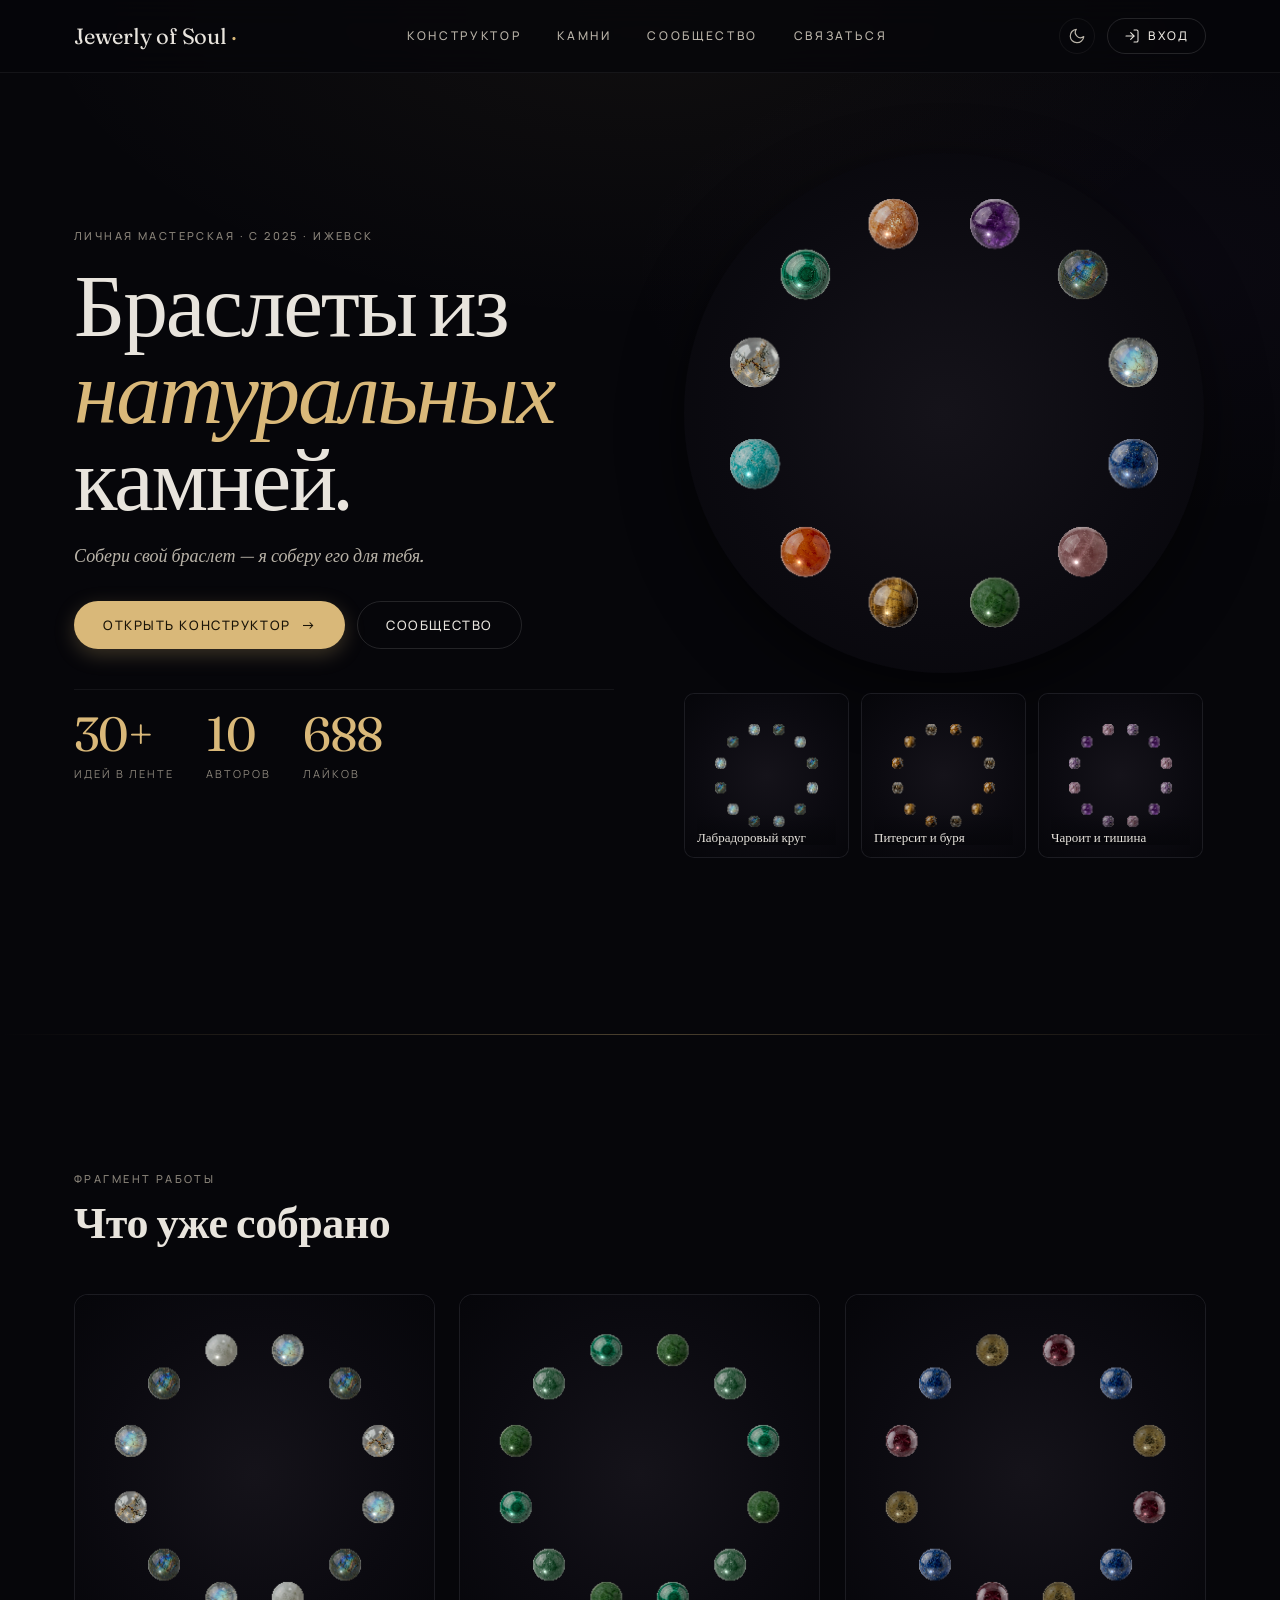
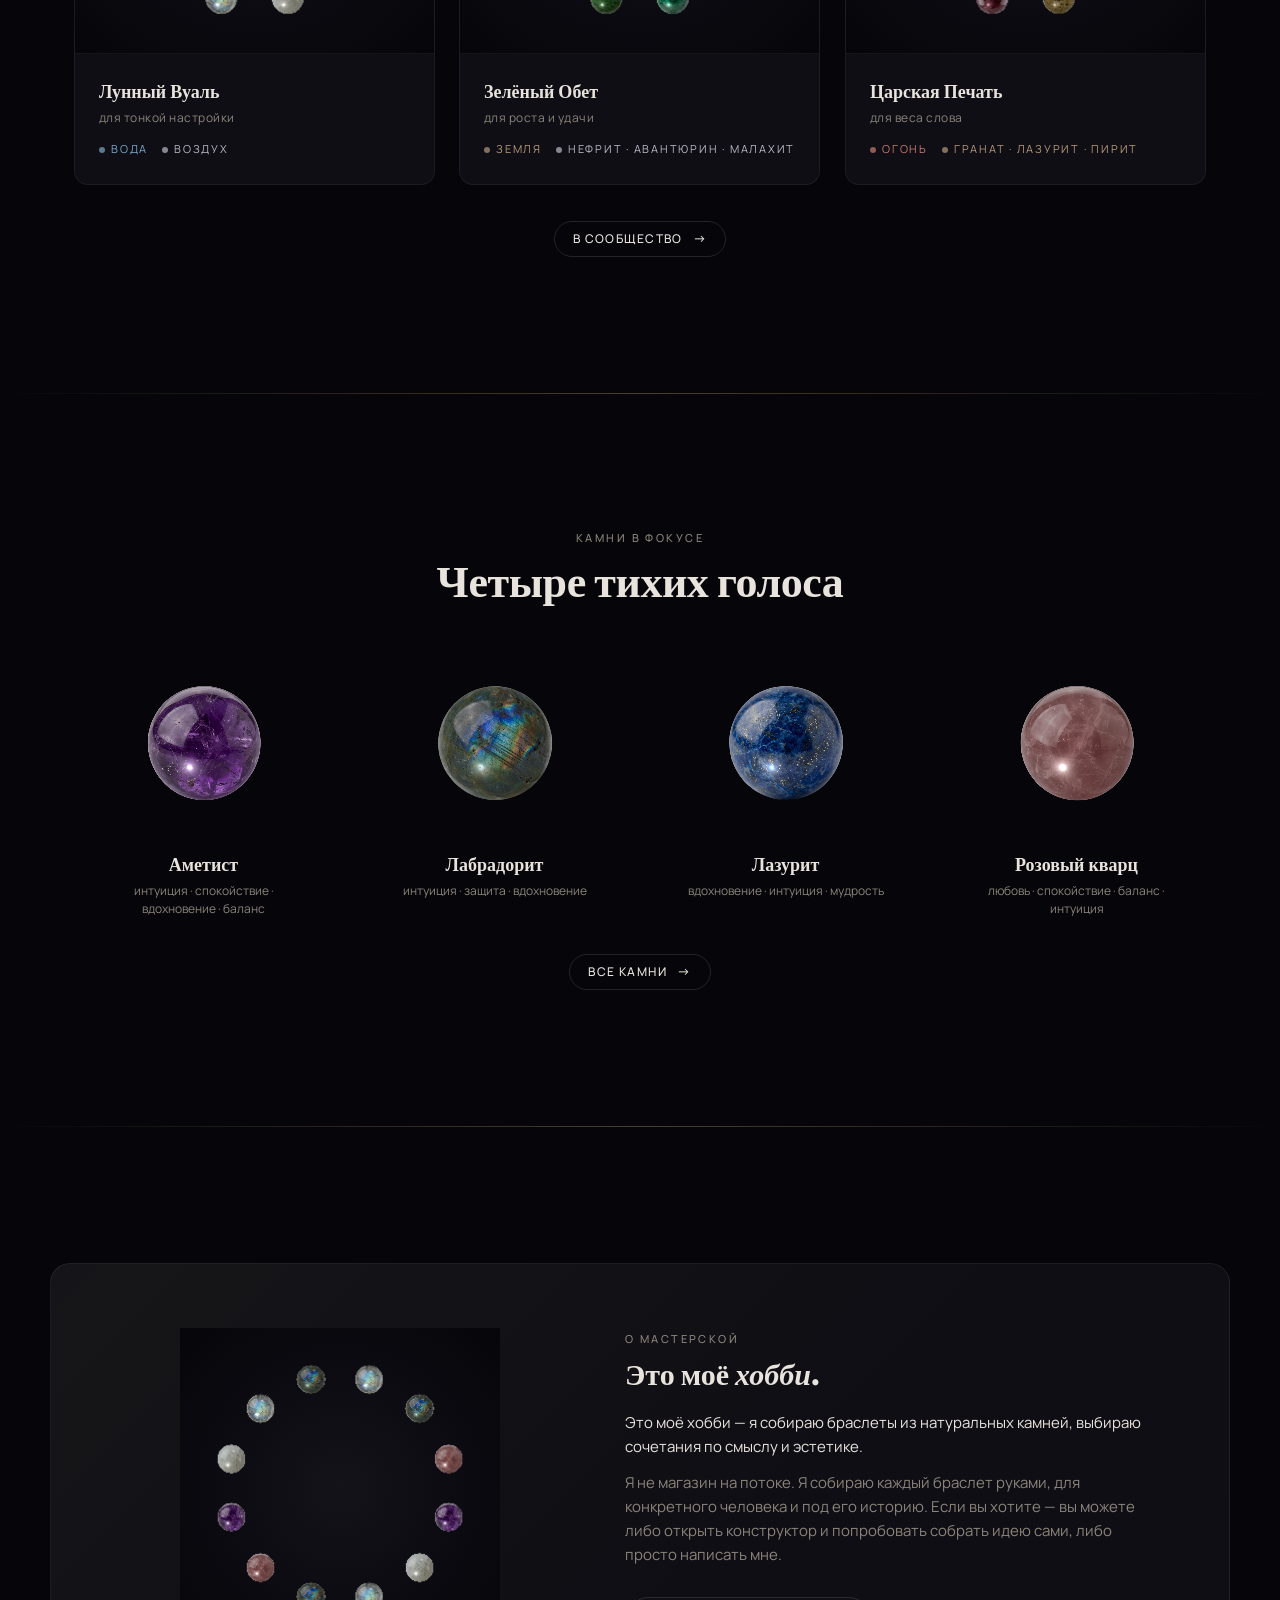
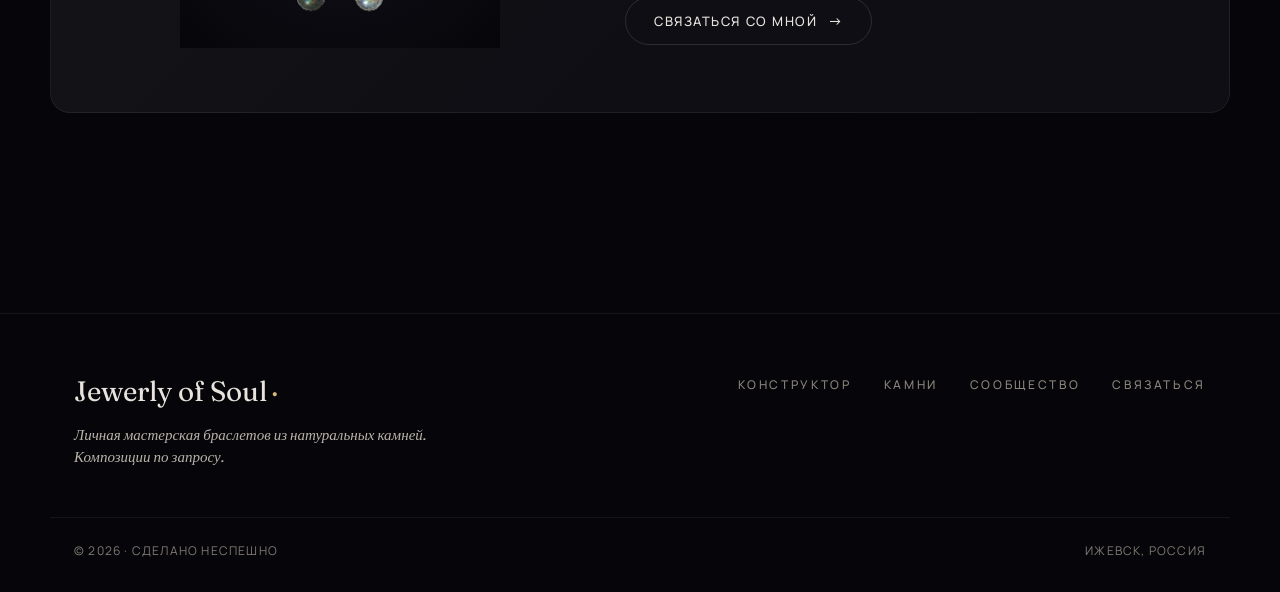
==== index.html @ 07721be3 "init: v2 (premium polish) — fork from kamushki_v2 stable" ====
<!DOCTYPE html>
<html lang="ru">
<head>
    <meta charset="UTF-8">
    <meta name="viewport" content="width=device-width, initial-scale=1">
    <script>(function(){try{var t=localStorage.getItem("auraline:v1:theme");document.documentElement.setAttribute("data-theme",t==="light"?"light":"dark");}catch(e){document.documentElement.setAttribute("data-theme","dark");}})();</script>
    <meta name="description" content="Jewerly of Soul — личная мастерская браслетов из натуральных полудрагоценных камней. Композиции по запросу, ручная сборка. Ижевск, Россия.">
    <title>Jewerly of Soul · Браслеты из натуральных камней</title>

    <link rel="preconnect" href="https://fonts.googleapis.com">
    <link rel="preconnect" href="https://fonts.gstatic.com" crossorigin>
    <link href="https://fonts.googleapis.com/css2?family=Fraunces:ital,opsz,wght@0,9..144,400;0,9..144,500;0,9..144,600;1,9..144,400&family=Manrope:wght@400;500;600;700&display=swap" rel="stylesheet">

    <link rel="icon" type="image/svg+xml" href="assets/favicon.svg">
    <link rel="apple-touch-icon" href="assets/favicon.svg">
    <link rel="manifest" href="manifest.webmanifest">
    <meta name="theme-color" content="#06060A">
    <meta property="og:type" content="website">
    <meta property="og:site_name" content="Jewerly of Soul">
    <meta property="og:title" content="Jewerly of Soul · Браслеты из натуральных камней">
    <meta property="og:description" content="Личная мастерская браслетов из натуральных полудрагоценных камней. Композиции по запросу, ручная сборка. Собери свой браслет в конструкторе.">
    <meta property="og:image" content="assets/og-image.svg">
    <meta property="og:locale" content="ru_RU">
    <meta name="twitter:card" content="summary_large_image">
    <meta name="twitter:title" content="Jewerly of Soul · Браслеты из натуральных камней">
    <meta name="twitter:description" content="Личная мастерская браслетов из натуральных полудрагоценных камней. Ижевск, Россия.">

    <!-- JSON-LD: Organization + WebSite для богатой выдачи Google -->
    <script type="application/ld+json">
    {
      "@context": "https://schema.org",
      "@graph": [
        {
          "@type": "Organization",
          "name": "Jewerly of Soul",
          "alternateName": "Jewerly of Soul · мастерская",
          "url": "https://prozorovsergey.github.io/jewerly-of-soul/",
          "logo": "https://prozorovsergey.github.io/jewerly-of-soul/assets/favicon.svg",
          "image": "https://prozorovsergey.github.io/jewerly-of-soul/assets/og-image.svg",
          "description": "Личная мастерская браслетов из натуральных полудрагоценных камней.",
          "foundingDate": "2025",
          "founder": { "@type": "Person", "name": "Сергей Прозоров" },
          "address": {
            "@type": "PostalAddress",
            "addressLocality": "Ижевск",
            "addressCountry": "RU"
          },
          "contactPoint": {
            "@type": "ContactPoint",
            "email": "jewerlyofsoul25@gmail.com",
            "contactType": "customer service",
            "availableLanguage": "ru"
          },
          "sameAs": ["https://t.me/sdproz"]
        },
        {
          "@type": "WebSite",
          "name": "Jewerly of Soul",
          "url": "https://prozorovsergey.github.io/jewerly-of-soul/",
          "inLanguage": "ru"
        }
      ]
    }
    </script>
    <link rel="stylesheet" href="styles/base.css">
    <link rel="stylesheet" href="styles/layout.css">
    <link rel="stylesheet" href="styles/components.css">
    <link rel="stylesheet" href="styles/pages/home.css">
</head>
<body data-page="home">

    <header id="siteHeader"></header>

    <main>

        <!-- ========== HERO ========== -->
        <section class="hero">
            <div class="container hero__inner">
                <div class="hero__copy">
                    <p class="eyebrow">личная мастерская · с 2025 · Ижевск</p>
                    <h1 class="font-display hero__title">
                        Браслеты из<br>
                        <em>натуральных</em><br>
                        камней.
                    </h1>
                    <p class="lead hero__lead">
                        Собери свой браслет — я соберу его для тебя.
                    </p>
                    <div class="hero__cta">
                        <a href="constructor.html" class="btn btn--primary">
                            <span>Открыть конструктор</span>
                            <span class="btn__arrow">→</span>
                        </a>
                        <a href="inspiration.html" class="btn btn--ghost">Сообщество</a>
                    </div>
                    <div class="hero__proof" id="heroProof">
                        <!-- цифры подставляются из home.js -->
                    </div>
                </div>
                <div class="hero__visual">
                    <div class="hero__visual-main" aria-hidden="true">
                        <canvas
                            id="heroCanvas"
                            data-mini-bracelet
                            data-stones="amethyst,labradorite,moonstone,lapis,rose-quartz,green-jade,tiger-eye,carnelian,amazonite,rock-crystal,malachite,sunstone"
                            data-size="9"
                            data-length="200"
                            width="540" height="540"></canvas>
                    </div>
                    <div class="hero__visual-trio" id="heroTrio" aria-label="Популярные идеи сообщества">
                        <!-- триптих из топ-3 идей подставляется из home.js -->
                    </div>
                </div>
            </div>
        </section>

        <hr class="divider-thin" aria-hidden="true">

        <!-- ========== ЧТО УЖЕ СОБРАНО ========== -->
        <section class="section section--portfolio" data-reveal>
            <div class="container">
                <header class="section__head">
                    <p class="eyebrow">фрагмент работы</p>
                    <h2 class="h-2">Что уже собрано</h2>
                </header>
                <div class="featured-grid" id="featuredGrid"></div>
                <div class="section__foot">
                    <a href="inspiration.html" class="btn btn--ghost btn--sm">
                        <span>В сообщество</span>
                        <span class="btn__arrow">→</span>
                    </a>
                </div>
            </div>
        </section>

        <hr class="divider-thin" aria-hidden="true">

        <!-- ========== ЧЕТЫРЕ ТИХИХ ГОЛОСА ========== -->
        <section class="section section--stones" data-reveal>
            <div class="container">
                <header class="section__head section__head--center">
                    <p class="eyebrow">камни в фокусе</p>
                    <h2 class="h-2">Четыре тихих голоса</h2>
                </header>
                <div class="stone-quartet" id="stoneQuartet"></div>
                <div class="section__foot">
                    <a href="stones.html" class="btn btn--ghost btn--sm">
                        <span>Все камни</span>
                        <span class="btn__arrow">→</span>
                    </a>
                </div>
            </div>
        </section>

        <hr class="divider-thin" aria-hidden="true">

        <!-- ========== ПРО ХОББИ ========== -->
        <section class="section section--about" data-reveal>
            <div class="container about">
                <div class="about__visual" aria-hidden="true">
                    <canvas
                        id="aboutCanvas"
                        data-mini-bracelet
                        data-stones="moonstone,labradorite,rose-quartz,amethyst,white-jade,moonstone,labradorite,rose-quartz,amethyst,white-jade,moonstone,labradorite"
                        data-size="8"
                        data-length="180"
                        width="360" height="360"></canvas>
                </div>
                <div class="about__copy">
                    <p class="eyebrow">о мастерской</p>
                    <h2 class="h-3">Это моё <em>хобби</em>.</h2>
                    <p class="about__text">
                        Это моё хобби — я собираю браслеты из натуральных камней,
                        выбираю сочетания по смыслу и эстетике.
                    </p>
                    <p class="about__text muted">
                        Я не магазин на потоке. Я собираю каждый браслет руками,
                        для конкретного человека и под его историю. Если вы хотите —
                        вы можете либо открыть конструктор и попробовать собрать
                        идею сами, либо просто написать мне.
                    </p>
                    <a href="contact.html" class="btn btn--ghost">
                        <span>Связаться со мной</span>
                        <span class="btn__arrow">→</span>
                    </a>
                </div>
            </div>
        </section>

    </main>

    <footer id="siteFooter"></footer>

    <script type="module" src="js/ui/layout.js"></script>
    <script type="module" src="js/pages/home.js"></script>
</body>
</html>
---- styles/base.css ----
/* =================================================================
 * base.css — reset + типографика + базовые элементы
 * ВАЖНО: @import должен быть ПЕРВОЙ строкой (после комментариев),
 * иначе токены не загрузятся и весь дизайн поедет.
 * ================================================================= */

@import url('tokens.css');

*, *::before, *::after { box-sizing: border-box; }
* { margin: 0; padding: 0; }

html { scroll-behavior: smooth; }

body {
    font-family: var(--font-ui);
    font-size: var(--text-base);
    line-height: 1.5;
    color: var(--text);
    background-color: var(--bg);
    background-image:
        radial-gradient(ellipse 80% 60% at 50% 0%, rgba(217, 184, 121, 0.05) 0%, transparent 60%),
        radial-gradient(ellipse 60% 40% at 90% 30%, rgba(124, 79, 191, 0.04) 0%, transparent 70%);
    background-attachment: fixed;
    min-height: 100vh;
    -webkit-font-smoothing: antialiased;
    text-rendering: optimizeLegibility;
}

img, svg, canvas, video { display: block; max-width: 100%; }

button, input, select, textarea {
    font: inherit;
    color: inherit;
    background: none;
    border: none;
}

button { cursor: pointer; }

a {
    color: inherit;
    text-decoration: none;
    transition: color var(--dur-mid) var(--ease);
}

a:hover { color: var(--accent); }

::selection { background: var(--accent-soft); color: var(--accent); }

/* --- Focus-rings (видимы только при keyboard-навигации) ------- */
:focus { outline: none; }
:focus-visible {
    outline: none;
    box-shadow: var(--focus-ring);
    border-radius: var(--radius-sm);
}
/* Для chip/button focus-ring подкручен под форму */
.chip:focus-visible,
.btn:focus-visible {
    outline: none;
    box-shadow: var(--focus-ring);
}

/* --- prefers-reduced-motion: гасим transition вне токенов ---- */
@media (prefers-reduced-motion: reduce) {
    *, *::before, *::after {
        animation-duration: 0.01ms !important;
        animation-iteration-count: 1 !important;
        transition-duration: 0.01ms !important;
        scroll-behavior: auto !important;
    }
}

/* --- Типографические утилиты ----------------------------------- */

.font-display {
    font-family: var(--font-display);
    font-weight: 400;
    letter-spacing: -0.01em;
    line-height: 1.1;
}

.font-display em,
.font-display .em {
    font-style: italic;
    color: var(--accent);
    font-weight: 400;
}

.eyebrow {
    font-family: var(--font-ui);
    font-size: var(--text-xxs);
    letter-spacing: 0.22em;
    text-transform: uppercase;
    color: var(--text-muted);
    font-weight: 500;
}

.muted { color: var(--text-muted); }
.soft  { color: var(--text-soft); }
.accent{ color: var(--accent); }

.h-1 { font-family: var(--font-display); font-size: clamp(40px, 6vw, var(--text-3xl)); line-height: 1.05; letter-spacing: -0.015em; }
.h-2 { font-family: var(--font-display); font-size: clamp(32px, 4vw, var(--text-2xl)); line-height: 1.1; letter-spacing: -0.01em; }
.h-3 { font-family: var(--font-display); font-size: var(--text-xl); line-height: 1.2; }
.h-4 { font-family: var(--font-display); font-size: var(--text-lg); line-height: 1.3; }

.lead {
    font-family: var(--font-display);
    font-style: italic;
    font-size: var(--text-md);
    color: var(--text-soft);
    line-height: 1.55;
}

/* --- Контейнер ------------------------------------------------- */

.container {
    width: 100%;
    max-width: var(--container);
    margin-inline: auto;
    padding-inline: var(--gutter);
}

/* --- Утилиты -------------------------------------------------- */

.is-hidden { display: none !important; }
.visually-hidden,
.sr-only {
    position: absolute; width: 1px; height: 1px;
    margin: -1px; padding: 0; border: 0;
    overflow: hidden; clip: rect(0 0 0 0);
    white-space: nowrap;
}

/* =================================================================
 * UTILITY CLASSES
 * Краткие переиспользуемые классы. Не злоупотреблять — для
 * крупных блоков лучше делать семантические BEM-классы.
 * ============================================================== */

/* Display */
.u-flex       { display: flex; }
.u-flex-col   { display: flex; flex-direction: column; }
.u-grid       { display: grid; }
.u-inline     { display: inline; }
.u-block      { display: block; }
.u-inline-block { display: inline-block; }
.u-inline-flex  { display: inline-flex; }

/* Flex выравнивание */
.u-items-center  { align-items: center; }
.u-items-start   { align-items: flex-start; }
.u-items-end     { align-items: flex-end; }
.u-items-baseline{ align-items: baseline; }
.u-justify-center  { justify-content: center; }
.u-justify-between { justify-content: space-between; }
.u-justify-end     { justify-content: flex-end; }
.u-flex-wrap     { flex-wrap: wrap; }
.u-flex-1        { flex: 1; }

/* Gap по spacing-токенам */
.u-gap-1 { gap: var(--space-1); }
.u-gap-2 { gap: var(--space-2); }
.u-gap-3 { gap: var(--space-3); }
.u-gap-4 { gap: var(--space-4); }
.u-gap-5 { gap: var(--space-5); }
.u-gap-6 { gap: var(--space-6); }
.u-gap-7 { gap: var(--space-7); }

/* Margin top/bottom по spacing-токенам */
.u-mt-1 { margin-top: var(--space-1); }
.u-mt-2 { margin-top: var(--space-2); }
.u-mt-3 { margin-top: var(--space-3); }
.u-mt-4 { margin-top: var(--space-4); }
.u-mt-5 { margin-top: var(--space-5); }
.u-mt-6 { margin-top: var(--space-6); }
.u-mt-7 { margin-top: var(--space-7); }
.u-mb-1 { margin-bottom: var(--space-1); }
.u-mb-2 { margin-bottom: var(--space-2); }
.u-mb-3 { margin-bottom: var(--space-3); }
.u-mb-4 { margin-bottom: var(--space-4); }
.u-mb-5 { margin-bottom: var(--space-5); }
.u-mb-6 { margin-bottom: var(--space-6); }
.u-mb-7 { margin-bottom: var(--space-7); }

/* Текстовые утилиты */
.u-text-xs    { font-size: var(--text-xs); }
.u-text-sm    { font-size: var(--text-sm); }
.u-text-base  { font-size: var(--text-base); }
.u-text-md    { font-size: var(--text-md); }
.u-text-lg    { font-size: var(--text-lg); }
.u-text-center{ text-align: center; }
.u-text-right { text-align: right; }
.u-text-left  { text-align: left; }
.u-uppercase  { text-transform: uppercase; letter-spacing: 0.12em; }

/* Цвета */
.u-text-muted   { color: var(--text-muted); }
.u-text-soft    { color: var(--text-soft); }
.u-text-faint   { color: var(--text-faint); }
.u-text-accent  { color: var(--accent); }

/* Ширина / выравнивание */
.u-full     { width: 100%; }
.u-max-w-sm { max-width: 420px; }
.u-max-w-md { max-width: 640px; }
.u-max-w-lg { max-width: 920px; }
.u-mx-auto  { margin-inline: auto; }

/* Радиус */
.u-rounded-sm { border-radius: var(--radius-sm); }
.u-rounded-md { border-radius: var(--radius-md); }
.u-rounded-lg { border-radius: var(--radius-lg); }
.u-rounded-full { border-radius: var(--radius-full); }

.divider {
    height: 1px;
    background: var(--border);
    margin-block: 80px;
}

/* ----- Премиум-разделитель «золотая нить»: расходится из тонкой
 *       линии в центре в прозрачные концы. Используется между
 *       секциями ради «дыхания» полотна.
 */
.divider-thin {
    display: block;
    width: 100%;
    height: 1px;
    border: 0;
    margin-block: var(--space-9);
    background: linear-gradient(
        to right,
        transparent 0%,
        rgba(217, 184, 121, 0.32) 50%,
        transparent 100%
    );
}

@media (max-width: 720px) {
    .divider { margin-block: 48px; }
    .divider-thin { margin-block: var(--space-7); }
    :root { --gutter: 16px; }
}

/* =================================================================
 * SCROLL-REVEAL — общая анимация появления секций
 * Все блоки с [data-reveal] стартуют opacity:0 + translateY,
 * после .is-revealed мягко въезжают.
 * ============================================================== */

[data-reveal] {
    opacity: 0;
    transform: translateY(28px);
    transition:
        opacity calc(var(--dur-page) * 0.9) var(--ease-out),
        transform calc(var(--dur-page) * 0.9) var(--ease-out);
    will-change: opacity, transform;
}

[data-reveal].is-revealed {
    opacity: 1;
    transform: translateY(0);
}

/* Stagger для прямых детей — задержка через CSS-переменную */
.reveal-stagger-child {
    opacity: 0;
    transform: translateY(20px);
    animation: reveal-fade-up var(--dur-page) var(--ease-out) forwards;
    animation-delay: var(--reveal-delay, 0ms);
}

@keyframes reveal-fade-up {
    from { opacity: 0; transform: translateY(20px); }
    to   { opacity: 1; transform: translateY(0); }
}

@media (prefers-reduced-motion: reduce) {
    [data-reveal], [data-reveal].is-revealed,
    .reveal-stagger-child {
        opacity: 1 !important;
        transform: none !important;
        animation: none !important;
        transition: none !important;
    }
}

/* =================================================================
 * VIEW TRANSITIONS API — плавный кроссфейд между страницами
 * (Chrome/Edge 126+; Firefox/Safari игнорируют).
 * ============================================================== */

@view-transition {
    navigation: auto;
}

::view-transition-old(root),
::view-transition-new(root) {
    animation-duration: 320ms;
    animation-timing-function: cubic-bezier(0.4, 0, 0.2, 1);
}

::view-transition-old(root) {
    animation-name: vt-fade-out;
}
::view-transition-new(root) {
    animation-name: vt-fade-in;
}

@keyframes vt-fade-out {
    from { opacity: 1; }
    to   { opacity: 0; }
}
@keyframes vt-fade-in {
    from { opacity: 0; transform: translateY(8px); }
    to   { opacity: 1; transform: translateY(0); }
}

@media (prefers-reduced-motion: reduce) {
    ::view-transition-old(root),
    ::view-transition-new(root) { animation: none; }
}

/* =================================================================
 * DISPLAY-ТИПОГРАФИКА
 * Гипер-крупные размеры для премиум-акцентов (proof-цифры,
 * редкие keynote-заголовки).
 * ============================================================== */

.h-display-xl {
    font-family: var(--font-display);
    font-size: clamp(64px, 12vw, 144px);
    line-height: 0.95;
    letter-spacing: -0.035em;
    font-weight: 400;
}

.h-display-xl em {
    font-style: italic;
    color: var(--accent);
    font-weight: 400;
}

/* keynote-цифра — для proof-блоков, статистики */
.keynote-num {
    font-family: var(--font-display);
    font-size: clamp(32px, 5vw, 56px);
    line-height: 1;
    letter-spacing: -0.02em;
    color: var(--accent);
    font-weight: 400;
}
---- styles/layout.css ----
/* =================================================================
 * layout.css — site-header, site-footer
 * ================================================================= */

/* --- Шапка ---------------------------------------------------- */

.site-header {
    position: sticky;
    top: 0;
    z-index: 50;
    background: rgba(6, 6, 10, 0.75);
    backdrop-filter: blur(14px);
    -webkit-backdrop-filter: blur(14px);
    border-bottom: 1px solid var(--border);
}

.site-header__inner {
    display: flex;
    align-items: center;
    justify-content: space-between;
    height: 72px;
    width: 100%;
    max-width: var(--container);
    margin-inline: auto;
    padding-inline: var(--gutter);
}

.site-header__brand {
    font-family: var(--font-display);
    font-size: 22px;
    letter-spacing: -0.01em;
    color: var(--text);
}

.site-header__brand::after {
    content: '·';
    color: var(--accent);
    margin-left: 4px;
}

.site-nav {
    display: flex;
    gap: 36px;
    align-items: center;
}

.site-nav__link {
    font-size: var(--text-xs);
    letter-spacing: 0.22em;
    text-transform: uppercase;
    color: var(--text-soft);
    font-weight: 500;
    padding-block: 6px;
    border-bottom: 1px solid transparent;
    transition: color var(--dur-mid) var(--ease), border-color var(--dur-mid) var(--ease);
}

.site-nav__link:hover { color: var(--text); }

.site-nav__link.is-active {
    color: var(--accent);
    border-bottom-color: var(--accent);
}

/* Legacy: гамбургер и крестик больше не рендерятся в layout.js,
   но стили оставлены скрытыми на случай сторонних use-case'ов. */
.site-nav__toggle,
.site-nav__close { display: none; }

/* --- Theme toggle (sun/moon в шапке) ------------------------ */

.theme-toggle {
    width: 36px;
    height: 36px;
    border-radius: var(--radius-full);
    border: 1px solid var(--border);
    color: var(--text-soft);
    display: inline-flex;
    align-items: center;
    justify-content: center;
    position: relative;
    background: transparent;
    transition:
        background var(--dur-mid) var(--ease),
        color var(--dur-mid) var(--ease),
        border-color var(--dur-mid) var(--ease);
}
.theme-toggle:hover {
    color: var(--accent);
    border-color: var(--accent);
    background: var(--accent-soft);
}
.theme-toggle__icon {
    position: absolute;
    inset: 0;
    margin: auto;
    stroke: currentColor;
    fill: none;
    stroke-width: 1.6;
    stroke-linecap: round;
    stroke-linejoin: round;
    transition: opacity var(--dur-mid) var(--ease), transform var(--dur-slow) var(--ease-out);
}

/* Когда сейчас тёмная — показываем солнце (значит «переключи в светлую»);
   когда светлая — показываем луну. data-theme на самой кнопке выставляет layout.js */
.theme-toggle[data-theme="dark"] .theme-toggle__icon--sun  { opacity: 1; transform: rotate(0deg);  }
.theme-toggle[data-theme="dark"] .theme-toggle__icon--moon { opacity: 0; transform: rotate(-90deg); }
.theme-toggle[data-theme="light"] .theme-toggle__icon--moon { opacity: 1; transform: rotate(0deg);  }
.theme-toggle[data-theme="light"] .theme-toggle__icon--sun  { opacity: 0; transform: rotate(90deg); }

/* --- Actions-блок справа: theme + user (всегда виден) ------- */

.site-header__actions {
    display: inline-flex;
    align-items: center;
    gap: 12px;
}

/* --- User slot: кнопка профиля / входа ----------------------- */

.user-slot {
    display: inline-flex;
    align-items: center;
    gap: 10px;
    padding: 4px 14px 4px 4px;
    border: 1px solid var(--border-strong);
    border-radius: 999px;
    color: var(--text);
    transition:
        border-color var(--dur-mid) var(--ease),
        background var(--dur-mid) var(--ease),
        color var(--dur-mid) var(--ease);
}
.user-slot:hover {
    border-color: var(--accent);
    color: var(--accent);
    background: var(--accent-soft);
}
.user-slot.is-active {
    border-color: var(--accent);
    color: var(--accent);
}

.user-slot .avatar {
    width: 28px;
    height: 28px;
    font-size: 11px;
}

.user-slot__name {
    font-size: var(--text-xs);
    letter-spacing: 0.08em;
    text-transform: uppercase;
    max-width: 140px;
    white-space: nowrap;
    overflow: hidden;
    text-overflow: ellipsis;
}

/* Гостевой режим: иконка-стрелка-вход + слово «Вход» */
.user-slot--guest {
    padding: 8px 16px;
    gap: 8px;
}
.user-slot__icon {
    width: 16px;
    height: 16px;
}
.user-slot__label {
    font-size: var(--text-xs);
    letter-spacing: 0.18em;
    text-transform: uppercase;
    font-weight: 500;
}

/* --- Legacy: оставляем для совместимости ------------------- */

.site-nav__user {
    display: inline-flex;
    align-items: center;
}

.user-menu {
    position: relative;
}

.user-menu__btn {
    display: inline-flex;
    align-items: center;
    gap: 10px;
    padding: 4px 12px 4px 4px;
    border: 1px solid var(--border);
    border-radius: 999px;
    color: var(--text);
    transition: border-color var(--dur-mid) var(--ease), background var(--dur-mid) var(--ease);
}

.user-menu__btn:hover { border-color: var(--border-strong); background: var(--bg-elev-1); }

.user-menu__btn .avatar { width: 28px; height: 28px; font-size: 11px; }

.user-menu__name {
    font-size: var(--text-xs);
    letter-spacing: 0.08em;
    text-transform: uppercase;
    color: var(--text-soft);
    max-width: 140px;
    white-space: nowrap;
    overflow: hidden;
    text-overflow: ellipsis;
}

.user-menu__dropdown {
    position: absolute;
    top: calc(100% + 8px);
    right: 0;
    min-width: 200px;
    background: var(--bg-elev-1);
    border: 1px solid var(--border);
    border-radius: var(--radius-md);
    box-shadow: var(--shadow-card);
    overflow: hidden;
    z-index: 60;
}

.user-menu__item {
    display: flex;
    align-items: center;
    gap: 10px;
    width: 100%;
    padding: 11px 16px;
    color: var(--text-soft);
    font-size: var(--text-sm);
    text-align: left;
    transition: background var(--dur-mid) var(--ease), color var(--dur-mid) var(--ease);
    border: none;
    background: none;
    cursor: pointer;
}
.user-menu__item:hover { background: var(--bg-elev-2); color: var(--text); }
.user-menu__item--danger { color: var(--text-muted); border-top: 1px solid var(--border); }
.user-menu__item--danger:hover { color: var(--el-fire); }
.user-menu__item .icon { width: 16px; height: 16px; }

/* --- Подвал --------------------------------------------------- */

.site-footer {
    margin-top: 120px;
    border-top: 1px solid var(--border);
    padding-block: 56px 32px;
}

.site-footer__inner {
    display: grid;
    grid-template-columns: 1fr auto;
    gap: 40px;
    align-items: start;
    width: 100%;
    max-width: var(--container);
    margin-inline: auto;
    padding-inline: var(--gutter);
}

.site-footer__brand {
    font-family: var(--font-display);
    font-size: 28px;
    margin-bottom: 12px;
}

.site-footer__brand::after { content: '·'; color: var(--accent); margin-left: 4px; }

.site-footer__tagline {
    font-family: var(--font-display);
    font-style: italic;
    color: var(--text-soft);
    max-width: 420px;
    line-height: 1.5;
}

.site-footer__nav {
    display: flex;
    gap: 32px;
    flex-wrap: wrap;
    align-items: center;
}

.site-footer__nav .site-nav__link { color: var(--text-muted); }
.site-footer__nav .site-nav__link:hover { color: var(--text); }

.site-footer__bottom {
    width: 100%;
    max-width: var(--container);
    margin: 48px auto 0;
    padding: 24px var(--gutter) 0;
    border-top: 1px solid var(--border);
    display: flex;
    justify-content: space-between;
    align-items: center;
    font-size: var(--text-xs);
    color: var(--text-faint);
    letter-spacing: 0.1em;
    text-transform: uppercase;
}

/* --- Mobile / Adaptive --------------------------------------- */

@media (max-width: 880px) {
    .site-nav { gap: 24px; }
    .site-nav__link { font-size: 11px; letter-spacing: 0.18em; }
}

/* На mobile (≤720px): центральная навигация уходит — заменяет
   её постоянная bottom-nav снизу. В шапке остаются только
   бренд + theme-toggle + user-slot (вход/профиль). */
@media (max-width: 720px) {
    .site-header__inner { height: 60px; }
    .site-header__brand { font-size: 18px; color: var(--text); }

    /* Скрываем центральную навигацию полностью — она дублируется
       в bottom-nav, который теперь всегда виден */
    .site-nav { display: none; }

    .site-header__actions { gap: 8px; }
    .user-slot__name { max-width: 100px; }

    .site-footer__inner { grid-template-columns: 1fr; }
    .site-footer__bottom { flex-direction: column; gap: var(--space-3); }

    /* Поднимаем подвал чуть выше bottom-bar */
    .site-footer { padding-bottom: calc(72px + var(--space-7)); }
}

/* =========================================================
 * Bottom navigation для мобильных — постоянная панель из
 * 5 главных разделов на расстоянии большого пальца.
 * ========================================================= */

.bottom-nav {
    display: none;
}

@media (max-width: 720px) {
    .bottom-nav {
        position: fixed;
        bottom: 0; left: 0; right: 0;
        z-index: 60;
        display: grid;
        grid-template-columns: repeat(5, 1fr);   /* 5 пунктов */
        background: var(--bg);                   /* сплошной фон */
        border-top: 1px solid var(--border);
        padding-bottom: env(safe-area-inset-bottom, 0);
        box-shadow: 0 -8px 24px rgba(0, 0, 0, 0.35);
    }
    .bottom-nav__link {
        display: flex;
        flex-direction: column;
        align-items: center;
        justify-content: center;
        gap: 4px;
        min-height: 64px;
        padding: var(--space-2) 4px;
        font-size: 10px;
        letter-spacing: 0.08em;
        text-transform: uppercase;
        color: var(--text-muted);
        transition:
            color var(--dur-mid) var(--ease),
            background var(--dur-mid) var(--ease);
    }
    .bottom-nav__link.is-active {
        color: var(--accent);
        background: linear-gradient(to bottom, rgba(217, 184, 121, 0.08), transparent);
    }
    .bottom-nav__link:active { background: var(--bg-elev-2); }
    .bottom-nav__icon {
        width: 22px;
        height: 22px;
        stroke: currentColor;
        fill: none;
        stroke-width: 1.6;
        stroke-linecap: round;
        stroke-linejoin: round;
    }
}

/* На очень узких — Связь/Лента остаются читаемыми */
@media (max-width: 380px) {
    .bottom-nav__link { font-size: 9px; padding: var(--space-2) 2px; }
    .bottom-nav__icon { width: 20px; height: 20px; }
}
---- styles/components.css ----
/* =================================================================
 * components.css — переиспользуемые UI-компоненты:
 * кнопки, чипы, карточки, поля ввода
 * ================================================================= */

/* ---------- Кнопки -------------------------------------------- */

.btn {
    display: inline-flex;
    align-items: center;
    justify-content: center;
    gap: 10px;
    height: 48px;
    padding: 0 28px;
    border-radius: 999px;
    font-size: var(--text-sm);
    font-weight: 500;
    letter-spacing: 0.12em;
    text-transform: uppercase;
    border: 1px solid transparent;
    transition: all var(--dur-mid) var(--ease);
    white-space: nowrap;
}

.btn:disabled {
    opacity: 0.4;
    cursor: not-allowed;
}

.btn--primary {
    background: var(--accent);
    color: var(--accent-fg);
    box-shadow: 0 6px 20px rgba(217, 184, 121, 0.25);
}
.btn--primary:hover:not(:disabled) {
    background: var(--accent-hover);
    transform: translateY(-1px);
    box-shadow: 0 8px 26px rgba(217, 184, 121, 0.35);
}

.btn--ghost {
    background: transparent;
    color: var(--text);
    border-color: var(--border-strong);
}
.btn--ghost:hover:not(:disabled) {
    border-color: var(--accent);
    color: var(--accent);
}

.btn--sm {
    height: 36px;
    padding: 0 18px;
    font-size: var(--text-xs);
}

.btn--block { width: 100%; }

.btn__arrow { font-size: 1.1em; line-height: 1; transition: transform var(--dur-mid) var(--ease); }
.btn:hover .btn__arrow { transform: translateX(3px); }

/* ---------- Чипы --------------------------------------------- */

.chip {
    display: inline-flex;
    align-items: center;
    gap: 8px;
    height: 32px;
    padding: 0 14px;
    border-radius: var(--radius-full);
    background: var(--bg-elev-2);
    border: 1px solid var(--border);
    color: var(--text-soft);
    font-size: var(--text-xs);
    letter-spacing: 0.08em;
    text-transform: uppercase;
    transition: background var(--dur-mid) var(--ease),
                color var(--dur-mid) var(--ease),
                border-color var(--dur-mid) var(--ease),
                box-shadow var(--dur-mid) var(--ease);
    cursor: pointer;
    user-select: none;
}

/* На mobile увеличиваем все интерактивные элементы до 44px */
@media (max-width: 720px) {
    .chip { height: var(--tap-target); padding: 0 18px; }
    .filter-chips.compact .chip { height: 38px; }
}

.chip:hover { color: var(--text); border-color: var(--border-strong); }
.chip.is-active {
    background: var(--accent-soft);
    border-color: var(--accent);
    color: var(--accent);
}

.chip__icon {
    width: 6px; height: 6px;
    border-radius: 50%;
    background: currentColor;
    opacity: 0.7;
}

.chip[data-element="земля"] .chip__icon { color: var(--el-earth); }
.chip[data-element="воздух"] .chip__icon { color: var(--el-air); }
.chip[data-element="вода"]  .chip__icon { color: var(--el-water); }
.chip[data-element="огонь"] .chip__icon { color: var(--el-fire); }
.chip[data-element="эфир"]  .chip__icon { color: var(--el-ether); }

/* ---------- Карточки ----------------------------------------- */

.card {
    background: var(--bg-elev-1);
    border: 1px solid var(--border);
    border-radius: var(--radius-lg);
    padding: 28px;
    transition: border-color var(--dur-mid) var(--ease), transform var(--dur-mid) var(--ease);
}

.card--interactive { cursor: pointer; }
.card--interactive:hover {
    border-color: var(--border-strong);
    transform: translateY(-2px);
}

.card__head {
    display: flex;
    justify-content: space-between;
    align-items: baseline;
    margin-bottom: 18px;
}

.card__title {
    font-family: var(--font-display);
    font-size: var(--text-md);
    line-height: 1.3;
    color: var(--text);
}

.card__meta {
    font-size: var(--text-xxs);
    letter-spacing: 0.18em;
    text-transform: uppercase;
    color: var(--text-faint);
}

.card__desc {
    color: var(--text-muted);
    font-size: var(--text-sm);
    line-height: 1.55;
    margin-top: 4px;
}

/* ---------- Поля ввода ---------------------------------------- */

.field {
    width: 100%;
    height: 44px;
    padding: 0 16px;
    background: var(--bg-elev-2);
    border: 1px solid var(--border);
    border-radius: var(--radius-md);
    color: var(--text);
    font-size: var(--text-sm);
    transition: border-color var(--dur-mid) var(--ease);
}

.field:focus { outline: none; border-color: var(--accent); }
.field::placeholder { color: var(--text-faint); }

textarea.field {
    height: auto;
    min-height: 140px;
    padding: 14px 16px;
    resize: vertical;
    line-height: 1.55;
    font-family: inherit;
}

.field-label {
    display: block;
    font-size: var(--text-xxs);
    letter-spacing: 0.18em;
    text-transform: uppercase;
    color: var(--text-muted);
    margin-bottom: 8px;
}

/* ---------- Бэйджи стихий ------------------------------------- */

.element-tag {
    display: inline-flex;
    align-items: center;
    gap: 6px;
    font-size: var(--text-xxs);
    letter-spacing: 0.16em;
    text-transform: uppercase;
    color: var(--text-soft);
}

.element-tag::before {
    content: '';
    display: inline-block;
    width: 6px; height: 6px;
    border-radius: 50%;
    background: currentColor;
    opacity: 0.7;
}

.element-tag[data-el="земля"]  { color: var(--el-earth); }
.element-tag[data-el="воздух"] { color: var(--el-air); }
.element-tag[data-el="вода"]   { color: var(--el-water); }
.element-tag[data-el="огонь"]  { color: var(--el-fire); }
.element-tag[data-el="эфир"]   { color: var(--el-ether); }

/* ---------- Иконки ------------------------------------------- */

.icon {
    width: 18px;
    height: 18px;
    stroke: currentColor;
    fill: none;
    stroke-width: 1.6;
    stroke-linecap: round;
    stroke-linejoin: round;
}

/* ---------- Скроллбар (тонкий, в духе бренда) ----------------- */

::-webkit-scrollbar { width: 8px; height: 8px; }
::-webkit-scrollbar-track { background: transparent; }
::-webkit-scrollbar-thumb {
    background: var(--bg-elev-3);
    border-radius: 4px;
}
::-webkit-scrollbar-thumb:hover { background: var(--border-strong); }

/* =================================================================
 * TOASTS
 * ============================================================== */

.toast-stack {
    position: fixed;
    right: 24px;
    bottom: 24px;
    z-index: 1000;
    display: flex;
    flex-direction: column;
    gap: 10px;
    pointer-events: none;
}

.toast {
    pointer-events: auto;
    min-width: 220px;
    max-width: 360px;
    padding: 12px 16px;
    background: var(--bg-elev-1);
    border: 1px solid var(--border);
    border-radius: var(--radius-md);
    color: var(--text);
    font-size: var(--text-sm);
    line-height: 1.4;
    box-shadow: var(--shadow-card);
    opacity: 0;
    transform: translateY(8px);
    transition: opacity var(--dur-mid) var(--ease), transform var(--dur-mid) var(--ease);
}

.toast.is-in  { opacity: 1; transform: translateY(0); }
.toast.is-out { opacity: 0; transform: translateY(8px); }

.toast--success { border-color: rgba(110, 200, 140, 0.4); }
.toast--success::before { content: '✓ '; color: rgb(150, 220, 170); font-weight: 600; }
.toast--error   { border-color: rgba(220, 110, 110, 0.45); }
.toast--error::before   { content: '! '; color: rgb(230, 130, 130); font-weight: 600; }
.toast--warn    { border-color: rgba(220, 180, 110, 0.45); }
.toast--info    { border-color: var(--border-strong); }

/* =================================================================
 * MODAL
 * ============================================================== */

.modal-backdrop {
    position: fixed;
    inset: 0;
    z-index: 900;
    background: rgba(6, 6, 10, 0.78);
    backdrop-filter: blur(8px);
    -webkit-backdrop-filter: blur(8px);
    display: flex;
    align-items: center;
    justify-content: center;
    padding: 24px;
    opacity: 0;
    transition: opacity var(--dur-mid) var(--ease);
}
.modal-backdrop.is-in  { opacity: 1; }
.modal-backdrop.is-out { opacity: 0; }

.modal {
    width: 100%;
    max-width: 520px;
    max-height: calc(100vh - 48px);
    overflow-y: auto;
    background: var(--bg-elev-1);
    border: 1px solid var(--border);
    border-radius: var(--radius-lg);
    box-shadow: var(--shadow-soft);
    transform: scale(0.96);
    transition: transform var(--dur-mid) var(--ease);
}
.modal-backdrop.is-in .modal { transform: scale(1); }

.modal__head {
    display: flex;
    align-items: center;
    justify-content: space-between;
    gap: 16px;
    padding: 22px 24px 14px;
    border-bottom: 1px solid var(--border);
}

.modal__title {
    font-family: var(--font-display);
    font-size: var(--text-lg);
    margin: 0;
}

.modal__close {
    width: 32px; height: 32px;
    color: var(--text-muted);
    font-size: 24px;
    line-height: 1;
    border-radius: 50%;
    transition: color var(--dur-mid) var(--ease), background var(--dur-mid) var(--ease);
}
.modal__close:hover { color: var(--text); background: var(--bg-elev-2); }

.modal__body { padding: 22px 24px; }

.modal__actions {
    display: flex;
    justify-content: flex-end;
    gap: 10px;
    padding: 0 24px 22px;
    flex-wrap: wrap;
}

/* =================================================================
 * SKELETONS
 * ============================================================== */

@keyframes skeleton-shimmer {
    0%   { background-position: -200% 0; }
    100% { background-position: 200% 0; }
}

.skeleton {
    display: block;
    background: linear-gradient(90deg,
        var(--bg-elev-2) 0%,
        var(--bg-elev-3) 50%,
        var(--bg-elev-2) 100%);
    background-size: 200% 100%;
    animation: skeleton-shimmer 1.6s linear infinite;
    border-radius: var(--radius-sm);
    height: 14px;
}

.skeleton--circle { width: 88px; height: 88px; border-radius: 50%; }
.skeleton--line   { height: 12px; }
.skeleton--line-lg { height: 18px; width: 75%; }

.skeleton-card {
    background: var(--bg-elev-1);
    border: 1px solid var(--border);
    border-radius: var(--radius-lg);
    padding: 22px;
    display: flex;
    flex-direction: column;
    align-items: center;
}

/* =================================================================
 * AVATAR (компонент для шапки/профиля/карточек)
 * ============================================================== */

.avatar {
    display: inline-flex;
    align-items: center;
    justify-content: center;
    flex-shrink: 0;
    width: 36px;
    height: 36px;
    border-radius: 50%;
    background: var(--accent-soft);
    color: var(--accent);
    font-size: 13px;
    font-weight: 500;
    letter-spacing: 0.04em;
    text-transform: uppercase;
    font-family: var(--font-ui);
}

.avatar--lg { width: 80px; height: 80px; font-size: 24px; }
.avatar--xl { width: 120px; height: 120px; font-size: 32px; }

/* =================================================================
 * IDEA-КАРТОЧКА (общий компонент для profile/inspiration)
 * ============================================================== */

.idea-card {
    display: block;
    position: relative;
    background: var(--bg-elev-1);
    border: 1px solid var(--border);
    border-radius: var(--radius-lg);
    overflow: hidden;
    color: inherit;
    text-decoration: none;
    transform-style: preserve-3d;
    transform:
        perspective(1000px)
        rotateX(var(--tilt-x, 0deg))
        rotateY(var(--tilt-y, 0deg))
        translateY(calc(var(--tilt-active, 0) * -4px));
    transition:
        transform var(--dur-mid) var(--ease-out),
        border-color var(--dur-mid) var(--ease),
        box-shadow var(--dur-mid) var(--ease-out);
    will-change: transform;
}
.idea-card:hover {
    border-color: var(--accent);
    box-shadow: var(--shadow-md), var(--shadow-accent);
    color: inherit;
}

.idea-card__visual {
    width: 100%;
    aspect-ratio: 1;
    background: radial-gradient(circle at 50% 50%, #161219 0%, #06060A 75%);
    display: flex;
    align-items: center;
    justify-content: center;
    border-bottom: 1px solid var(--border);
    position: relative;
    overflow: hidden;
}
.idea-card__visual canvas { width: 100%; height: 100%; }

/* Glare-блик при tilt — лёгкий, не «дешёвый» */
.idea-card__visual::after {
    content: '';
    position: absolute;
    inset: 0;
    background: radial-gradient(circle at
        calc(50% + var(--tilt-shift-x, 0px) * 4)
        calc(50% + var(--tilt-shift-y, 0px) * 4),
        rgba(255,255,255,0.06) 0%,
        transparent 35%);
    opacity: var(--tilt-active, 0);
    pointer-events: none;
    transition: opacity var(--dur-mid) var(--ease);
}

.idea-card__body {
    padding: var(--space-4) var(--space-5) var(--space-5);
    display: flex;
    flex-direction: column;
    gap: var(--space-2);
}

.idea-card__title {
    font-family: var(--font-display);
    font-size: var(--text-md);
    line-height: 1.25;
}

/* Sub-строка скрыта по умолчанию — у нас минимализм */
.idea-card__sub {
    display: none;
}

.idea-card__author {
    display: flex; align-items: center; gap: var(--space-2);
    color: var(--text-muted);
    font-size: var(--text-xs);
}
.idea-card__author .avatar { width: 22px; height: 22px; font-size: 9px; }

.idea-card__badge {
    display: inline-block;
    font-size: 10px;
    letter-spacing: 0.16em;
    text-transform: uppercase;
    color: var(--text-muted);
}
.idea-card__badge--draft { color: var(--text-faint); font-style: italic; }

.idea-card__like {
    display: inline-flex; align-items: center; gap: 4px;
    font-size: var(--text-xs);
    color: var(--text-soft);
}
.idea-card__like.is-active { color: var(--accent); }

/* =================================================================
 * PREMIUM CURSOR — золотая точка + кольцо с инерцией
 * Активируется через body.cursor-on (выставляется в cursor.js
 * только на desktop, не на touch).
 * ============================================================== */

.cursor-dot,
.cursor-ring {
    position: fixed;
    top: 0; left: 0;
    pointer-events: none;
    z-index: 10000;
    mix-blend-mode: screen;
    opacity: 0;
    transition: opacity var(--dur-mid) var(--ease);
    will-change: transform;
}

.cursor-dot {
    width: 6px; height: 6px;
    background: var(--accent);
    border-radius: 50%;
    box-shadow: 0 0 12px rgba(217, 184, 121, 0.6);
}

.cursor-ring {
    width: 32px; height: 32px;
    border: 1px solid rgba(217, 184, 121, 0.45);
    border-radius: 50%;
    transition:
        opacity var(--dur-mid) var(--ease),
        width var(--dur-mid) var(--ease-out),
        height var(--dur-mid) var(--ease-out),
        border-color var(--dur-mid) var(--ease),
        background var(--dur-mid) var(--ease);
}

/* Hover на интерактивных — кольцо вырастает + золотой фон */
.cursor-ring.is-interactive {
    width: 56px;
    height: 56px;
    border-color: var(--accent);
    background: rgba(217, 184, 121, 0.10);
}

/* Click — кольцо сжимается */
.cursor-ring.is-clicked {
    width: 20px;
    height: 20px;
    border-color: var(--accent);
}

/* Скрываем системный курсор только когда кастомный точно работает */
body.cursor-on,
body.cursor-on a,
body.cursor-on button,
body.cursor-on input,
body.cursor-on textarea,
body.cursor-on select,
body.cursor-on .chip,
body.cursor-on .stone-chip,
body.cursor-on [data-tilt] {
    cursor: none;
}

/* На touch — никогда не отключаем системный курсор */
@media (hover: none) {
    body.cursor-on, body.cursor-on * { cursor: auto; }
    .cursor-dot, .cursor-ring { display: none; }
}

/* prefers-reduced-motion — выключаем кастомный курсор */
@media (prefers-reduced-motion: reduce) {
    .cursor-dot, .cursor-ring { display: none; }
    body.cursor-on, body.cursor-on * { cursor: auto; }
}

/* ---- Overlay по hover — показывает sub-информацию ---- */
.idea-card__overlay {
    position: absolute;
    left: 0; right: 0; bottom: 0;
    padding: var(--space-5) var(--space-5) var(--space-4);
    background: linear-gradient(to top,
        rgba(6, 6, 10, 0.92) 0%,
        rgba(6, 6, 10, 0.78) 50%,
        rgba(6, 6, 10, 0) 100%);
    display: flex;
    flex-direction: column;
    gap: var(--space-2);
    transform: translateY(100%);
    opacity: 0;
    pointer-events: none;
    transition:
        transform var(--dur-mid) var(--ease-out),
        opacity var(--dur-mid) var(--ease-out);
}
.idea-card:hover .idea-card__overlay {
    transform: translateY(0);
    opacity: 1;
}

.idea-card__overlay-info {
    display: flex;
    gap: var(--space-3);
    font-size: 11px;
    letter-spacing: 0.06em;
    color: var(--text-soft);
}
---- styles/pages/home.css ----
/* =================================================================
 * home.css — стили главной страницы Jewerly of Soul
 * ================================================================= */

/* --- HERO v2 -------------------------------------------------- */

.hero {
    padding: var(--space-10) 0 var(--space-11);
    position: relative;
    overflow: hidden;
}

.hero__inner {
    display: grid;
    grid-template-columns: 1.05fr 1fr;
    gap: var(--space-9);
    align-items: center;
    min-height: 600px;
}

.hero__copy { max-width: 540px; }

.hero__title {
    margin-top: var(--space-4);
    font-size: clamp(48px, 7vw, 96px);
    line-height: 0.97;
    letter-spacing: -0.025em;
}
.hero__title em { font-style: italic; color: var(--accent); font-weight: 400; }

.hero__lead {
    margin-top: var(--space-5);
    max-width: 440px;
    font-size: var(--text-md);
}

.hero__cta {
    display: flex;
    gap: var(--space-3);
    margin-top: var(--space-7);
    flex-wrap: wrap;
}

/* ---- Социальное доказательство ---------------------------- */
.hero__proof {
    margin-top: var(--space-8);
    display: flex;
    gap: var(--space-7);
    border-top: 1px solid var(--border);
    padding-top: var(--space-5);
}

.proof-stat__num {
    font-family: var(--font-display);
    font-size: clamp(32px, 4vw, 48px);
    color: var(--accent);
    line-height: 1;
    display: block;
    letter-spacing: -0.02em;
    font-feature-settings: 'tnum' 1;   /* табличные цифры — равной ширины */
}

.proof-stat__label {
    font-size: var(--text-xxs);
    letter-spacing: 0.18em;
    text-transform: uppercase;
    color: var(--text-muted);
    margin-top: var(--space-2);
    display: block;
}

/* ---- Визуальный блок: главный + триптих снизу ---------------- */

.hero__visual {
    display: flex;
    flex-direction: column;
    align-items: center;
    justify-content: center;
    gap: var(--space-5);
    width: 100%;
}

.hero__visual-main {
    width: 100%;
    aspect-ratio: 1;
    max-width: 520px;
    margin-inline: auto;
    position: relative;
    isolation: isolate;
}

.hero__visual-main canvas {
    width: 100%;
    height: 100%;
    border-radius: 50%;
    box-shadow: var(--shadow-lg);
    animation: hero-bracelet-breath 80s linear infinite;
    transform-origin: 50% 50%;
}

/* Лёгкое сияние под главным браслетом — пульсирует с большой амплитудой */
.hero__visual-main::before {
    content: '';
    position: absolute;
    inset: -12%;
    background: radial-gradient(circle at 50% 50%,
        rgba(217, 184, 121, 0.10) 0%, transparent 60%);
    z-index: -1;
    pointer-events: none;
    animation: hero-aura-pulse 6s ease-in-out infinite;
}

@keyframes hero-bracelet-breath {
    from { transform: rotate(0deg); }
    to   { transform: rotate(360deg); }
}

@keyframes hero-aura-pulse {
    0%, 100% { opacity: 0.55; transform: scale(1); }
    50%      { opacity: 1.0;  transform: scale(1.04); }
}

@media (prefers-reduced-motion: reduce) {
    .hero__visual-main canvas { animation: none; }
    .hero__visual-main::before { animation: none; opacity: 0.7; }
}

.hero__visual-trio {
    display: grid;
    grid-template-columns: repeat(3, 1fr);
    gap: var(--space-3);
    width: 100%;
    max-width: 520px;
}

.hero-tile {
    aspect-ratio: 1;
    background: var(--bg-elev-1);
    border: 1px solid var(--border);
    border-radius: var(--radius-md);
    overflow: hidden;
    position: relative;
    text-decoration: none;
    color: inherit;
    display: block;
    transform-style: preserve-3d;
    transform:
        perspective(800px)
        rotateX(var(--tilt-x, 0deg))
        rotateY(var(--tilt-y, 0deg))
        translateY(calc(var(--tilt-active, 0) * -3px));
    transition:
        transform var(--dur-mid) var(--ease-out),
        border-color var(--dur-mid) var(--ease),
        box-shadow var(--dur-mid) var(--ease-out);
    will-change: transform;
}

.hero-tile:hover {
    border-color: var(--accent);
    box-shadow: var(--shadow-md);
}

.hero-tile canvas { width: 100%; height: 100%; }

.hero-tile__name {
    position: absolute;
    left: var(--space-3);
    bottom: var(--space-3);
    right: var(--space-3);
    font-family: var(--font-display);
    font-size: var(--text-sm);
    line-height: 1.15;
    color: var(--text);
    background: linear-gradient(to top, rgba(6,6,10,0.85), transparent);
    padding: var(--space-4) 0 0;
    pointer-events: none;
}

/* ---- Staggered fade-in анимации первого экрана ----------- */

@keyframes hero-fade-up {
    from {
        opacity: 0;
        transform: translateY(16px);
    }
    to {
        opacity: 1;
        transform: translateY(0);
    }
}

@keyframes hero-fade-in {
    from { opacity: 0; }
    to   { opacity: 1; }
}

.hero__copy > * {
    opacity: 0;
    animation: hero-fade-up var(--dur-page) var(--ease-out) forwards;
}
.hero__copy > *:nth-child(1) { animation-delay: 0ms; }
.hero__copy > *:nth-child(2) { animation-delay: 80ms; }
.hero__copy > *:nth-child(3) { animation-delay: 160ms; }
.hero__copy > *:nth-child(4) { animation-delay: 240ms; }
.hero__copy > *:nth-child(5) { animation-delay: 320ms; }

.hero__visual {
    opacity: 0;
    animation: hero-fade-in calc(var(--dur-page) * 1.5) var(--ease-out) forwards;
    animation-delay: 200ms;
}

@media (prefers-reduced-motion: reduce) {
    .hero__copy > *, .hero__visual {
        opacity: 1;
        animation: none;
    }
}

/* --- ОБЩИЕ СЕКЦИИ -------------------------------------------- */

.section { padding-block: 80px; }

.section__head {
    margin-bottom: 48px;
}
.section__head .h-2 { margin-top: 10px; }

.section__head--center {
    text-align: center;
    max-width: 720px;
    margin-inline: auto;
}

.section__foot {
    margin-top: 36px;
    display: flex;
    justify-content: center;
}

/* --- ПОРТФОЛИО НА ГЛАВНОЙ ------------------------------------ */

.featured-grid {
    display: grid;
    grid-template-columns: repeat(3, 1fr);
    gap: 24px;
}

.featured-card {
    background: var(--bg-elev-1);
    border: 1px solid var(--border);
    border-radius: var(--radius-lg);
    overflow: hidden;
    transform-style: preserve-3d;
    transform:
        perspective(1000px)
        rotateX(var(--tilt-x, 0deg))
        rotateY(var(--tilt-y, 0deg))
        translateY(calc(var(--tilt-active, 0) * -4px));
    transition:
        transform var(--dur-mid) var(--ease-out),
        border-color var(--dur-mid) var(--ease),
        box-shadow var(--dur-mid) var(--ease-out);
    will-change: transform;
}

.featured-card:hover {
    border-color: var(--accent);
    box-shadow: var(--shadow-md), var(--shadow-accent);
}

.featured-card__visual {
    width: 100%;
    aspect-ratio: 1;
    background:
        radial-gradient(circle at 50% 50%, #161219 0%, #06060A 75%);
    display: flex;
    align-items: center;
    justify-content: center;
    border-bottom: 1px solid var(--border);
}

.featured-card__visual canvas {
    width: 100%;
    height: 100%;
}

.featured-card__body { padding: 24px 24px 26px; }

.featured-card__title {
    font-family: var(--font-display);
    font-size: var(--text-md);
    margin-bottom: 4px;
}

.featured-card__sub {
    font-size: var(--text-xs);
    color: var(--text-muted);
    letter-spacing: 0.04em;
}

.featured-card__tags {
    margin-top: 14px;
    display: flex;
    gap: 14px;
    flex-wrap: wrap;
}

/* --- ЧЕТЫРЕ ТИХИХ ГОЛОСА ------------------------------------- */

.stone-quartet {
    display: grid;
    grid-template-columns: repeat(4, 1fr);
    gap: 32px;
}

.stone-quartet__item { text-align: center; }

.stone-quartet__visual {
    width: 100%;
    max-width: 180px;
    aspect-ratio: 1;
    margin-inline: auto;
    display: flex;
    align-items: center;
    justify-content: center;
}

.stone-quartet__visual canvas { width: 100%; height: 100%; }

.stone-quartet__name {
    font-family: var(--font-display);
    font-size: var(--text-md);
    margin-top: 18px;
    margin-bottom: 4px;
}

.stone-quartet__desc {
    color: var(--text-muted);
    font-size: var(--text-xs);
    max-width: 200px;
    margin-inline: auto;
    line-height: 1.5;
}

/* --- О МАСТЕРСКОЙ -------------------------------------------- */

.about {
    display: grid;
    grid-template-columns: 1fr 1.2fr;
    gap: 60px;
    align-items: center;
    padding: 64px;
    background:
        linear-gradient(135deg, rgba(217, 184, 121, 0.04) 0%, transparent 60%),
        var(--bg-elev-1);
    border: 1px solid var(--border);
    border-radius: var(--radius-xl);
}

.about__visual {
    display: flex;
    align-items: center;
    justify-content: center;
}
.about__visual canvas { width: 100%; max-width: 320px; aspect-ratio: 1; }

.about__copy .h-3 { margin: 10px 0 18px; }
.about__text { margin-bottom: 12px; line-height: 1.6; }
.about__copy .btn { margin-top: 18px; }

/* --- АДАПТИВ -------------------------------------------------- */

@media (max-width: 980px) {
    .hero__inner { grid-template-columns: 1fr; gap: var(--space-8); }
    .hero__visual-main { max-width: 380px; }
    .hero__visual-trio { max-width: 380px; }
    .featured-grid { grid-template-columns: repeat(2, 1fr); }
    .stone-quartet { grid-template-columns: repeat(2, 1fr); gap: var(--space-8); }
    .about { grid-template-columns: 1fr; padding: var(--space-8); }
}

@media (max-width: 600px) {
    .hero { padding: var(--space-6) 0 var(--space-9); }
    .hero__proof {
        gap: var(--space-5);
        flex-wrap: wrap;
    }
    .hero__visual-main { max-width: 100%; }
    .hero__visual-trio { max-width: 100%; }
    .hero-tile__name { font-size: var(--text-xs); }
    .section { padding-block: var(--space-9); }
    .featured-grid { grid-template-columns: 1fr; }
    .stone-quartet { grid-template-columns: 1fr 1fr; gap: var(--space-6); }
    .about { padding: var(--space-6); }
}
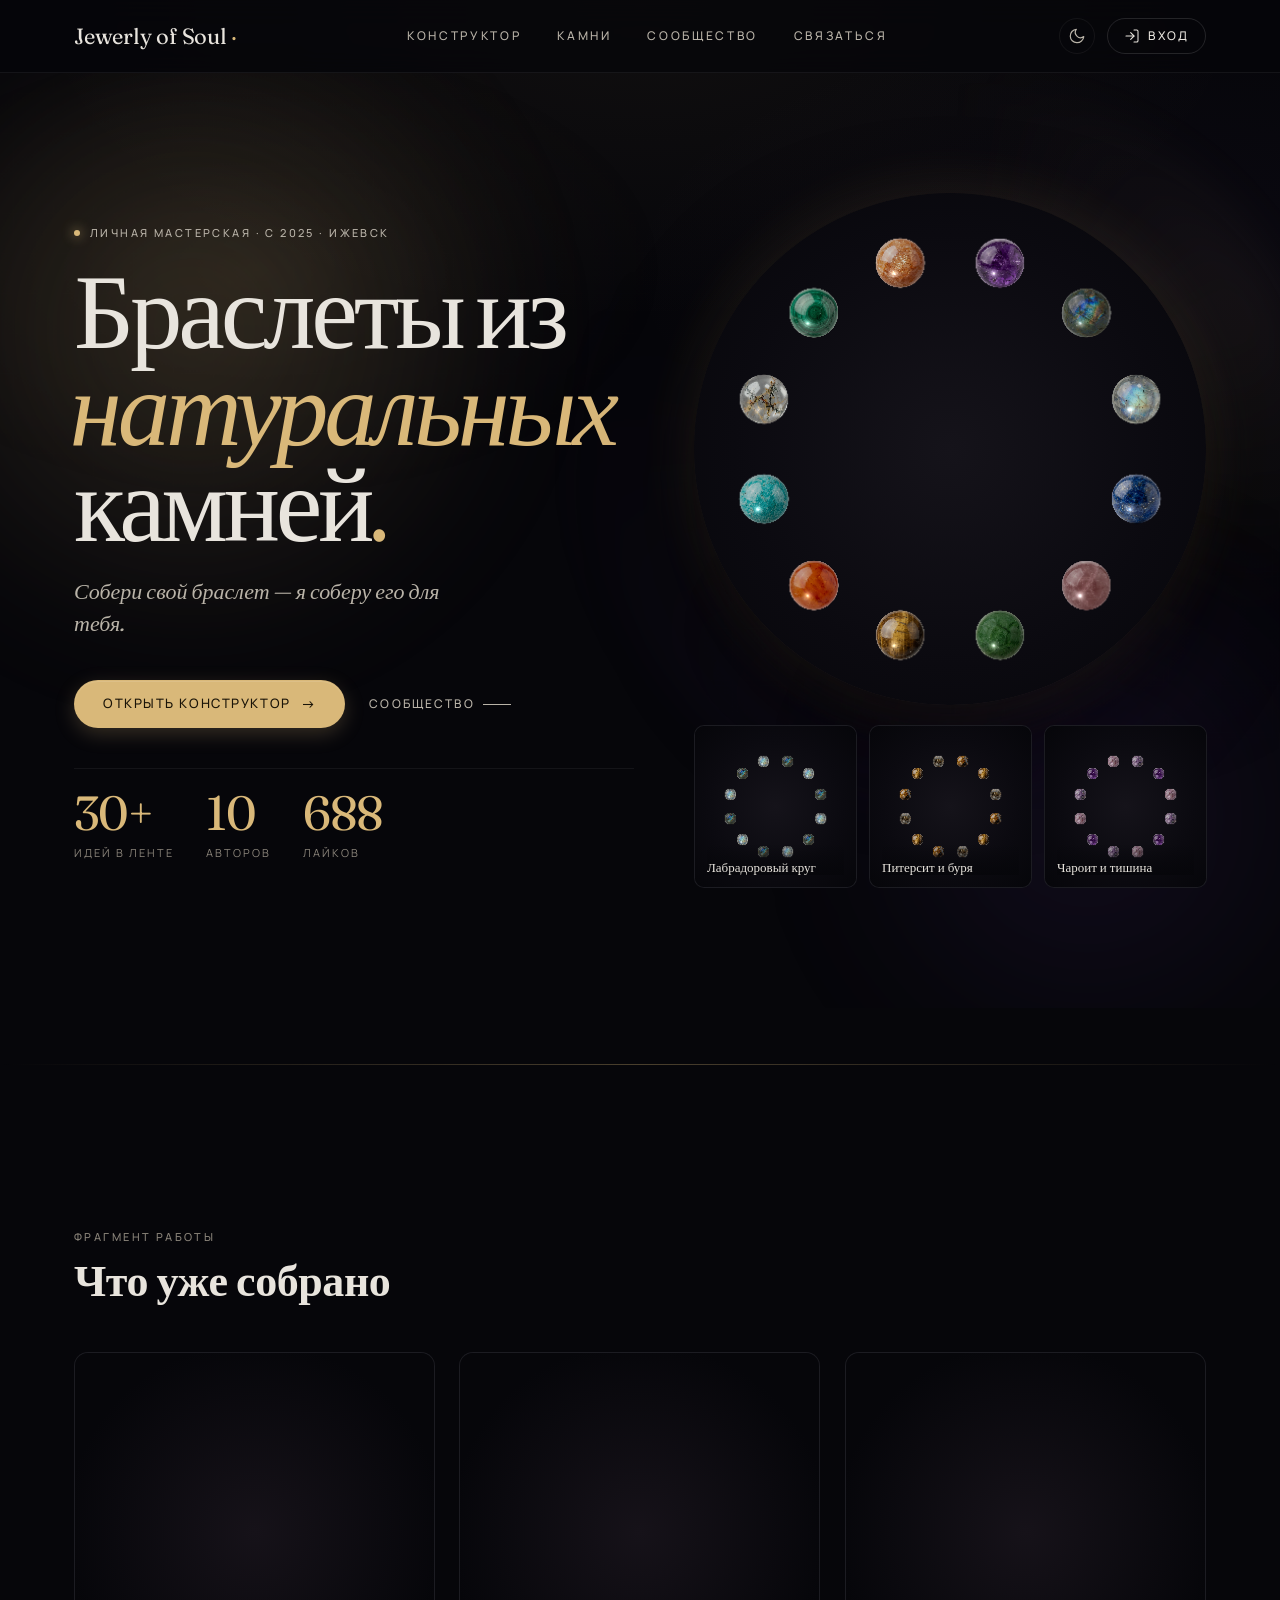
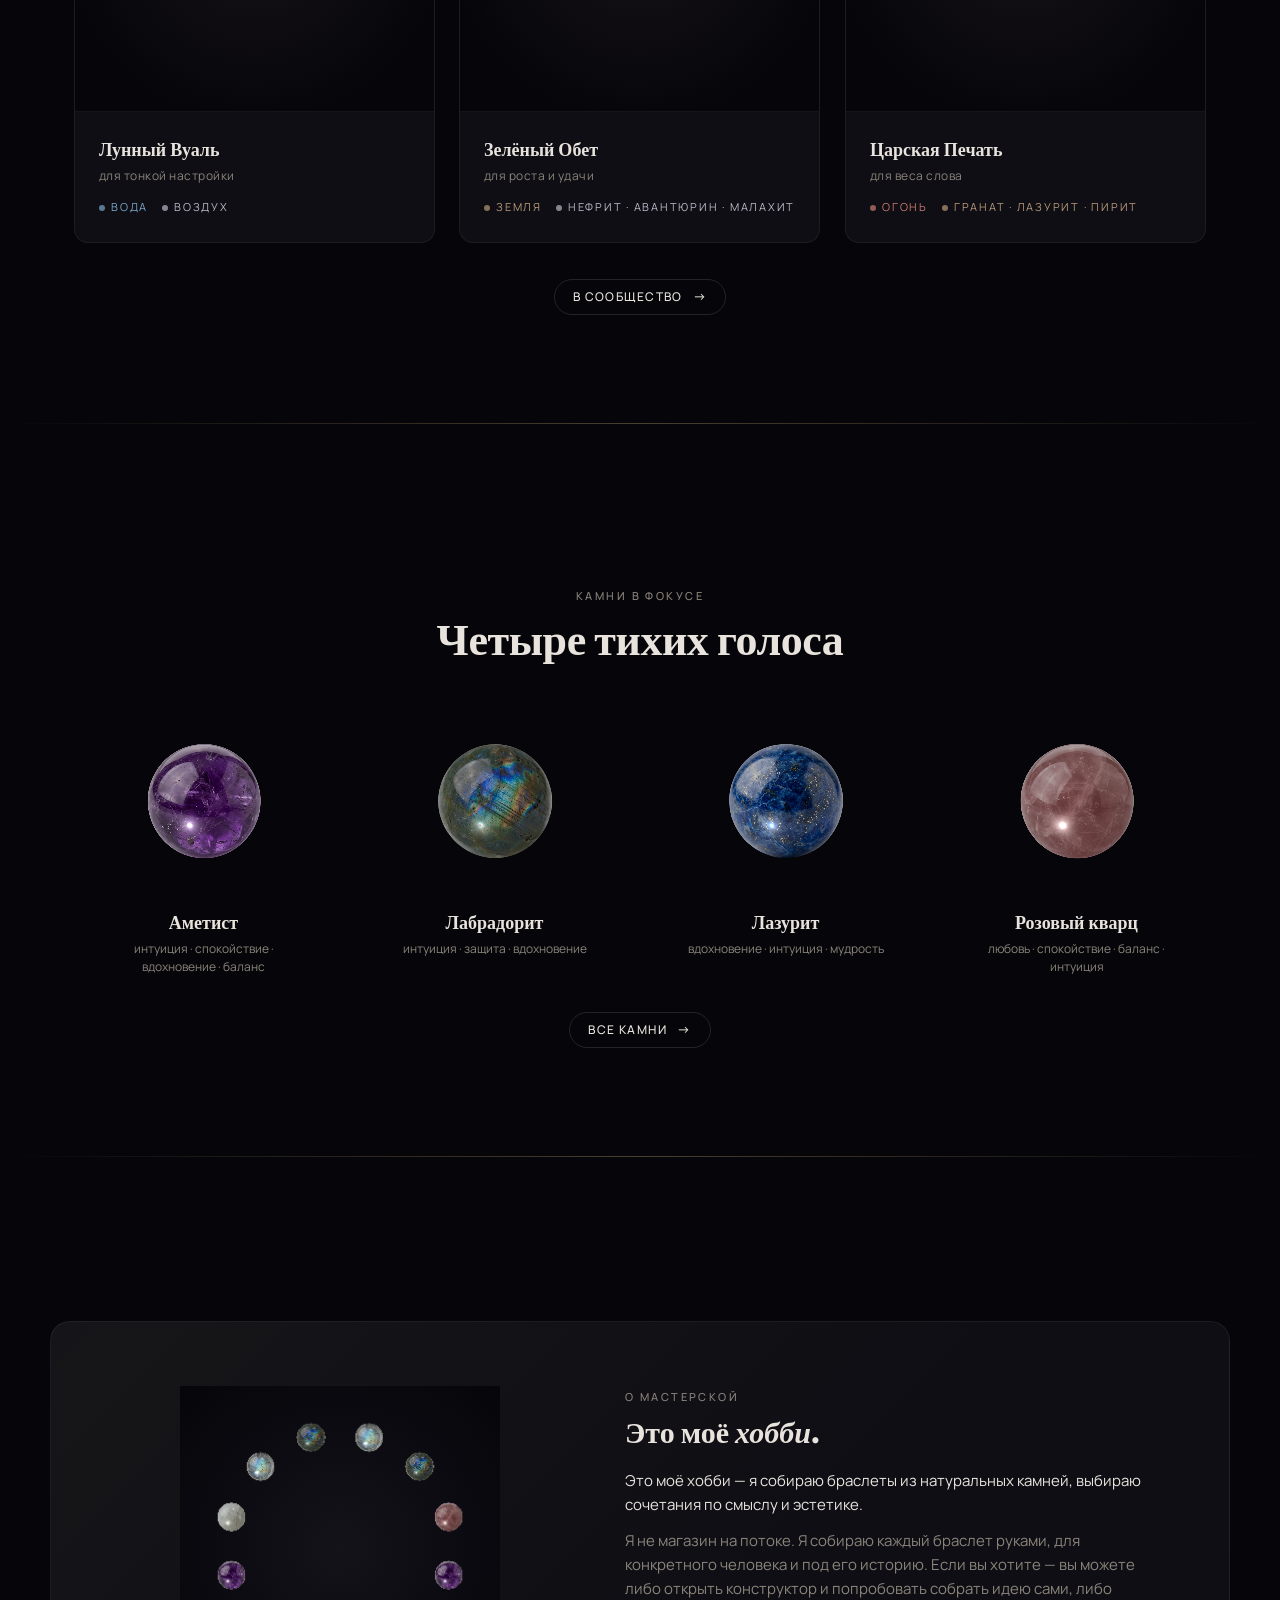
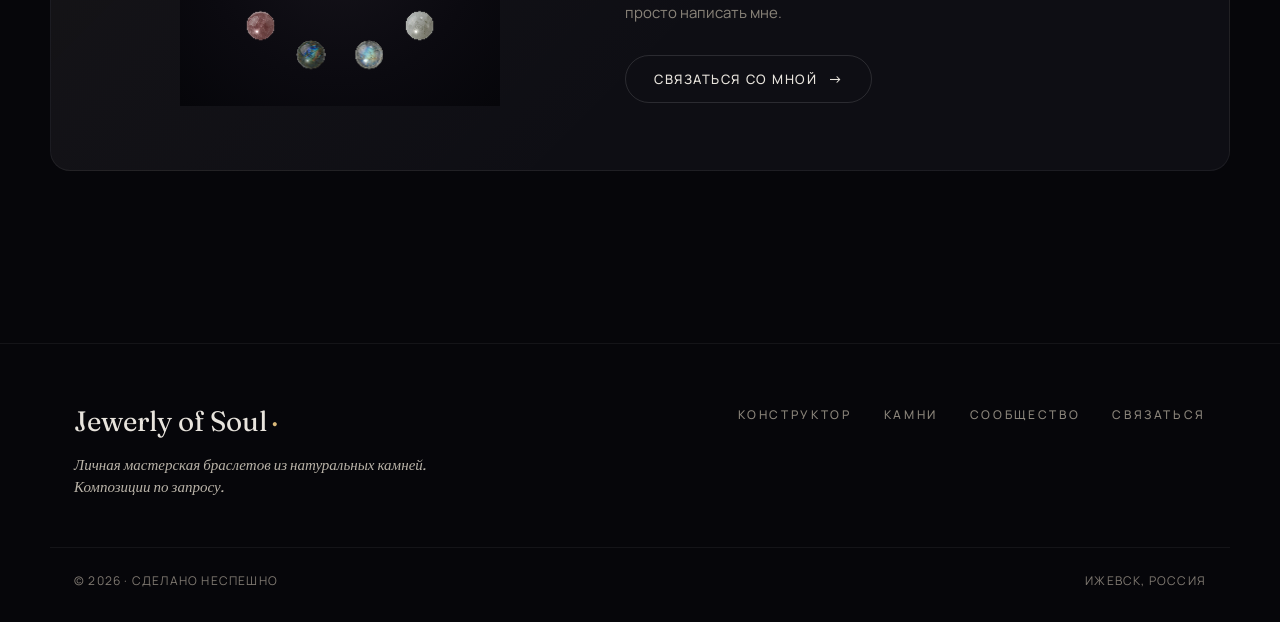
==== commit fcfde404: "feat(hero): editorial typography + layered lighting + magnetic CTA + scroll-hint" ====
--- a/index.html
+++ b/index.html
@@ -65,9 +65,10 @@
     <link rel="stylesheet" href="styles/base.css">
     <link rel="stylesheet" href="styles/layout.css">
     <link rel="stylesheet" href="styles/components.css">
+    <link rel="stylesheet" href="styles/atmosphere.css">
     <link rel="stylesheet" href="styles/pages/home.css">
 </head>
-<body data-page="home">
+<body data-page="home" data-atmosphere>
 
     <header id="siteHeader"></header>
 
@@ -75,30 +76,44 @@
 
         <!-- ========== HERO ========== -->
         <section class="hero">
+            <!-- Атмосферный backdrop под heroом — тёплое свечение, не требует JS -->
+            <div class="hero__backdrop" aria-hidden="true">
+                <span class="hero__backdrop-orb hero__backdrop-orb--gold"></span>
+                <span class="hero__backdrop-orb hero__backdrop-orb--violet"></span>
+            </div>
+
             <div class="container hero__inner">
                 <div class="hero__copy">
-                    <p class="eyebrow">личная мастерская · с 2025 · Ижевск</p>
-                    <h1 class="font-display hero__title">
-                        Браслеты из<br>
-                        <em>натуральных</em><br>
-                        камней.
+                    <p class="eyebrow hero__eyebrow" data-reveal="fade-down">
+                        <span class="hero__eyebrow-dot"></span>
+                        личная мастерская · с 2025 · Ижевск
+                    </p>
+                    <h1 class="font-display hero__title" data-reveal="rise">
+                        <span class="hero__title-line">Браслеты из</span>
+                        <span class="hero__title-line hero__title-line--accent"><em>натуральных</em></span>
+                        <span class="hero__title-line">камней<span class="hero__title-stop">.</span></span>
                     </h1>
-                    <p class="lead hero__lead">
+                    <p class="lead hero__lead" data-reveal="fade-up" data-reveal-delay="120">
                         Собери свой браслет — я соберу его для тебя.
                     </p>
-                    <div class="hero__cta">
-                        <a href="constructor.html" class="btn btn--primary">
+                    <div class="hero__cta" data-reveal="fade-up" data-reveal-delay="200">
+                        <a href="constructor.html" class="btn btn--primary hero__cta-primary" data-magnetic>
                             <span>Открыть конструктор</span>
                             <span class="btn__arrow">→</span>
                         </a>
-                        <a href="inspiration.html" class="btn btn--ghost">Сообщество</a>
-                    </div>
-                    <div class="hero__proof" id="heroProof">
+                        <a href="inspiration.html" class="hero__cta-secondary">
+                            <span>Сообщество</span>
+                            <span class="hero__cta-secondary-line"></span>
+                        </a>
+                    </div>
+                    <div class="hero__proof" id="heroProof" data-reveal="fade-up" data-reveal-delay="320">
                         <!-- цифры подставляются из home.js -->
                     </div>
                 </div>
-                <div class="hero__visual">
+                <div class="hero__visual" data-reveal="scale-in" data-reveal-delay="80">
                     <div class="hero__visual-main" aria-hidden="true">
+                        <!-- Дополнительный декоративный круг-подиум под браслет -->
+                        <span class="hero__visual-podium"></span>
                         <canvas
                             id="heroCanvas"
                             data-mini-bracelet
@@ -112,9 +127,17 @@
                     </div>
                 </div>
             </div>
-        </section>
-
-        <hr class="divider-thin" aria-hidden="true">
+
+            <!-- Scroll-indicator: тонкая линия с дыханием, исчезает при скролле -->
+            <a href="#featuredAnchor" class="hero__scroll-hint" id="heroScrollHint" aria-label="Прокрутить ниже">
+                <span class="hero__scroll-hint-track">
+                    <span class="hero__scroll-hint-dot"></span>
+                </span>
+                <span class="hero__scroll-hint-label">далее</span>
+            </a>
+        </section>
+
+        <hr class="divider-thin" aria-hidden="true" id="featuredAnchor">
 
         <!-- ========== ЧТО УЖЕ СОБРАНО ========== -->
         <section class="section section--portfolio" data-reveal>
--- a/styles/base.css
+++ b/styles/base.css
@@ -245,30 +245,52 @@
 }
 
 /* =================================================================
- * SCROLL-REVEAL — общая анимация появления секций
- * Все блоки с [data-reveal] стартуют opacity:0 + translateY,
- * после .is-revealed мягко въезжают.
+ * SCROLL-REVEAL — premium motion system v2
+ *
+ * Декларация: <section data-reveal="VARIANT">...
+ * Варианты   : fade-up (default), fade-down, fade-left, fade-right,
+ *              blur-in, scale-in, rise
+ *
+ * Каждый вариант имеет своё "from-состояние", а ".is-revealed"
+ * возвращает в нейтраль. Используем --ease-out-quint и --dur-xl
+ * для cinematic-ощущения (длинный мягкий финиш).
  * ============================================================== */
 
 [data-reveal] {
     opacity: 0;
+    transition:
+        opacity var(--dur-xl) var(--ease-out-quint),
+        transform var(--dur-xl) var(--ease-out-quint),
+        filter var(--dur-xl) var(--ease-out-quint);
+    will-change: opacity, transform;
+}
+
+/* Default (без вариант-класса) — мягкое fade-up */
+[data-reveal]:not(.reveal--fade-down):not(.reveal--fade-left):not(.reveal--fade-right):not(.reveal--blur-in):not(.reveal--scale-in):not(.reveal--rise) {
     transform: translateY(28px);
-    transition:
-        opacity calc(var(--dur-page) * 0.9) var(--ease-out),
-        transform calc(var(--dur-page) * 0.9) var(--ease-out);
-    will-change: opacity, transform;
-}
-
+}
+
+/* Варианты */
+.reveal--fade-up      { transform: translateY(28px); }
+.reveal--fade-down    { transform: translateY(-28px); }
+.reveal--fade-left    { transform: translateX(-36px); }
+.reveal--fade-right   { transform: translateX(36px); }
+.reveal--blur-in      { filter: blur(14px); }
+.reveal--scale-in     { transform: scale(0.96); }
+.reveal--rise         { transform: translateY(44px) scale(0.98); }
+
+/* Финал — всё в нейтраль */
 [data-reveal].is-revealed {
     opacity: 1;
-    transform: translateY(0);
+    transform: translateY(0) translateX(0) scale(1);
+    filter: blur(0);
 }
 
 /* Stagger для прямых детей — задержка через CSS-переменную */
 .reveal-stagger-child {
     opacity: 0;
     transform: translateY(20px);
-    animation: reveal-fade-up var(--dur-page) var(--ease-out) forwards;
+    animation: reveal-fade-up var(--dur-xl) var(--ease-out-quint) forwards;
     animation-delay: var(--reveal-delay, 0ms);
 }
 
@@ -277,17 +299,107 @@
     to   { opacity: 1; transform: translateY(0); }
 }
 
+/* Универсальный stagger без data-reveal: задаётся
+   inline-стилем --stagger:N — задержка считается автоматически.
+       <li class="stagger-item" style="--stagger:0">...
+       <li class="stagger-item" style="--stagger:1">...
+   ----- */
+.stagger-item {
+    opacity: 0;
+    transform: translateY(16px);
+    animation: reveal-fade-up var(--dur-lg) var(--ease-out-quint) forwards;
+    animation-delay: calc(var(--stagger, 0) * var(--stagger-step));
+}
+
 @media (prefers-reduced-motion: reduce) {
     [data-reveal], [data-reveal].is-revealed,
-    .reveal-stagger-child {
+    .reveal-stagger-child, .stagger-item {
         opacity: 1 !important;
         transform: none !important;
+        filter: none !important;
         animation: none !important;
         transition: none !important;
     }
 }
 
 /* =================================================================
+ * PREMIUM HOVER UTILITIES — единый язык интерактивности
+ *
+ *   .hover-lift     — приподнимается на 4px + усиливается тень
+ *   .hover-glow     — мягкое золотое свечение по контуру
+ *   .hover-fade     — opacity 0.6→1.0 на hover (для muted-ссылок)
+ *   .hover-zoom     — лёгкий scale(1.02) на hover (только для media)
+ *   .hover-soft     — комбо lift+glow для карточек-объектов
+ *   .press-feedback — scale(0.98) на :active для кликабельных
+ *
+ * Принцип: компоненты декларативно подмешивают эти классы,
+ * а не повторяют hover-CSS на каждой странице.
+ * ============================================================== */
+
+.hover-lift {
+    transition:
+        transform var(--dur-md) var(--ease-out-quint),
+        box-shadow var(--dur-lg) var(--ease-out-quint);
+}
+.hover-lift:hover {
+    transform: translateY(-4px);
+    box-shadow: var(--shadow-md);
+}
+
+.hover-glow {
+    transition: box-shadow var(--dur-lg) var(--ease-out-quint),
+                border-color var(--dur-md) var(--ease-out);
+}
+.hover-glow:hover {
+    box-shadow: var(--shadow-accent);
+    border-color: var(--accent);
+}
+
+.hover-fade {
+    opacity: 0.62;
+    transition: opacity var(--dur-md) var(--ease-out);
+}
+.hover-fade:hover { opacity: 1; }
+
+.hover-zoom {
+    overflow: hidden;
+}
+.hover-zoom > * {
+    transition: transform calc(var(--dur-xl) * 1.5) var(--ease-out-quint);
+}
+.hover-zoom:hover > * { transform: scale(1.04); }
+
+/* Soft — комбинация lift + glow для люксовых карточек */
+.hover-soft {
+    transition:
+        transform var(--dur-md) var(--ease-out-quint),
+        box-shadow var(--dur-lg) var(--ease-out-quint),
+        border-color var(--dur-md) var(--ease-out);
+}
+.hover-soft:hover {
+    transform: translateY(-3px);
+    box-shadow:
+        0 18px 48px rgba(0, 0, 0, 0.32),
+        var(--shadow-accent);
+    border-color: rgba(217, 184, 121, 0.32);
+}
+
+.press-feedback {
+    transition: transform var(--dur-xs) var(--ease-out);
+}
+.press-feedback:active { transform: scale(0.97); }
+
+@media (prefers-reduced-motion: reduce) {
+    .hover-lift, .hover-glow, .hover-fade, .hover-zoom, .hover-soft, .press-feedback {
+        transition: none !important;
+    }
+    .hover-lift:hover, .hover-soft:hover, .press-feedback:active,
+    .hover-zoom:hover > * {
+        transform: none !important;
+    }
+}
+
+/* =================================================================
  * VIEW TRANSITIONS API — плавный кроссфейд между страницами
  * (Chrome/Edge 126+; Firefox/Safari игнорируют).
  * ============================================================== */
@@ -298,8 +410,9 @@
 
 ::view-transition-old(root),
 ::view-transition-new(root) {
-    animation-duration: 320ms;
-    animation-timing-function: cubic-bezier(0.4, 0, 0.2, 1);
+    animation-duration: var(--dur-lg);
+    animation-timing-function: var(--ease-out-quint);
+    animation-fill-mode: both;
 }
 
 ::view-transition-old(root) {
@@ -307,15 +420,16 @@
 }
 ::view-transition-new(root) {
     animation-name: vt-fade-in;
+    animation-duration: var(--dur-xl);
 }
 
 @keyframes vt-fade-out {
-    from { opacity: 1; }
-    to   { opacity: 0; }
+    from { opacity: 1; transform: scale(1); filter: blur(0); }
+    to   { opacity: 0; transform: scale(1.02); filter: blur(6px); }
 }
 @keyframes vt-fade-in {
-    from { opacity: 0; transform: translateY(8px); }
-    to   { opacity: 1; transform: translateY(0); }
+    from { opacity: 0; transform: translateY(14px) scale(0.99); filter: blur(8px); }
+    to   { opacity: 1; transform: translateY(0) scale(1); filter: blur(0); }
 }
 
 @media (prefers-reduced-motion: reduce) {
--- a/styles/components.css
+++ b/styles/components.css
@@ -3,7 +3,13 @@
  * кнопки, чипы, карточки, поля ввода
  * ================================================================= */
 
-/* ---------- Кнопки -------------------------------------------- */
+/* ---------- Кнопки v2 — premium hover system ---------------- *
+ * Принципы:
+ *   • transition разнесён по свойствам — каждое со своей duration/easing,
+ *     чтобы движение было «слойным» (тень опаздывает за лифтом).
+ *   • Active-state на 60мс с лёгким scale(0.98) — tactile-feedback.
+ *   • Без `all`-transition (она перерасходует CPU на лишних свойствах).
+ */
 
 .btn {
     display: inline-flex;
@@ -18,8 +24,15 @@
     letter-spacing: 0.12em;
     text-transform: uppercase;
     border: 1px solid transparent;
-    transition: all var(--dur-mid) var(--ease);
     white-space: nowrap;
+    cursor: pointer;
+    position: relative;
+    transition:
+        background var(--dur-md) var(--ease-out),
+        color var(--dur-md) var(--ease-out),
+        border-color var(--dur-md) var(--ease-out),
+        box-shadow var(--dur-lg) var(--ease-out-quint),
+        transform var(--dur-md) var(--ease-out-quint);
 }
 
 .btn:disabled {
@@ -27,15 +40,28 @@
     cursor: not-allowed;
 }
 
+/* Tactile press-feedback для всех кнопок */
+.btn:active:not(:disabled) {
+    transform: translateY(0) scale(0.98);
+    transition:
+        transform var(--dur-xs) var(--ease-out),
+        box-shadow var(--dur-xs) var(--ease-out);
+}
+
 .btn--primary {
     background: var(--accent);
     color: var(--accent-fg);
-    box-shadow: 0 6px 20px rgba(217, 184, 121, 0.25);
+    box-shadow:
+        0 6px 20px rgba(217, 184, 121, 0.22),
+        0 1px 0 rgba(255, 255, 255, 0.10) inset;
 }
 .btn--primary:hover:not(:disabled) {
     background: var(--accent-hover);
-    transform: translateY(-1px);
-    box-shadow: 0 8px 26px rgba(217, 184, 121, 0.35);
+    transform: translateY(-2px);
+    box-shadow:
+        0 14px 36px rgba(217, 184, 121, 0.36),
+        0 4px 12px rgba(217, 184, 121, 0.20),
+        0 1px 0 rgba(255, 255, 255, 0.14) inset;
 }
 
 .btn--ghost {
@@ -46,6 +72,8 @@
 .btn--ghost:hover:not(:disabled) {
     border-color: var(--accent);
     color: var(--accent);
+    background: rgba(217, 184, 121, 0.04);
+    box-shadow: 0 6px 22px rgba(0, 0, 0, 0.18);
 }
 
 .btn--sm {
@@ -56,8 +84,12 @@
 
 .btn--block { width: 100%; }
 
-.btn__arrow { font-size: 1.1em; line-height: 1; transition: transform var(--dur-mid) var(--ease); }
-.btn:hover .btn__arrow { transform: translateX(3px); }
+.btn__arrow {
+    font-size: 1.1em;
+    line-height: 1;
+    transition: transform var(--dur-md) var(--ease-out-quint);
+}
+.btn:hover:not(:disabled) .btn__arrow { transform: translateX(4px); }
 
 /* ---------- Чипы --------------------------------------------- */
 
@@ -286,15 +318,15 @@
     position: fixed;
     inset: 0;
     z-index: 900;
-    background: rgba(6, 6, 10, 0.78);
-    backdrop-filter: blur(8px);
-    -webkit-backdrop-filter: blur(8px);
+    background: rgba(6, 6, 10, 0.72);
+    backdrop-filter: blur(14px) saturate(120%);
+    -webkit-backdrop-filter: blur(14px) saturate(120%);
     display: flex;
     align-items: center;
     justify-content: center;
     padding: 24px;
     opacity: 0;
-    transition: opacity var(--dur-mid) var(--ease);
+    transition: opacity var(--dur-lg) var(--ease-out-quint);
 }
 .modal-backdrop.is-in  { opacity: 1; }
 .modal-backdrop.is-out { opacity: 0; }
@@ -305,13 +337,22 @@
     max-height: calc(100vh - 48px);
     overflow-y: auto;
     background: var(--bg-elev-1);
-    border: 1px solid var(--border);
-    border-radius: var(--radius-lg);
-    box-shadow: var(--shadow-soft);
-    transform: scale(0.96);
-    transition: transform var(--dur-mid) var(--ease);
-}
-.modal-backdrop.is-in .modal { transform: scale(1); }
+    border: 1px solid var(--border-strong);
+    border-radius: var(--radius-xl);
+    box-shadow:
+        0 30px 80px rgba(0, 0, 0, 0.55),
+        0 0 0 1px rgba(217, 184, 121, 0.08) inset;
+    /* Soft entrance: opacity-fade + slight scale + slight lift */
+    transform: scale(0.94) translateY(12px);
+    opacity: 0;
+    transition:
+        transform var(--dur-lg) var(--ease-out-quint),
+        opacity var(--dur-md) var(--ease-out);
+}
+.modal-backdrop.is-in .modal {
+    transform: scale(1) translateY(0);
+    opacity: 1;
+}
 
 .modal__head {
     display: flex;
--- a/styles/atmosphere.css
+++ b/styles/atmosphere.css
@@ -0,0 +1,155 @@
+/* =================================================================
+ * atmosphere.css — ambient motion + atmospheric layering
+ *
+ * Цель: создать ощущение «живого» пространства, не вторгаясь в
+ * читаемость контента. Эффекты:
+ *   • orb — медленно дрейфующее золотое световое пятно
+ *   • drift-gradient — лёгкий сдвиг градиентов фона
+ *   • aura — multi-layer hero-сияние
+ *
+ * Все движения очень медленные (40–120s) и низко-амплитудные.
+ * Все эффекты выключаются на prefers-reduced-motion.
+ *
+ * Подключение: <link rel="stylesheet" href="styles/atmosphere.css">
+ * после base.css в каждом HTML.
+ * ================================================================= */
+
+/* =================================================================
+ * 1. AMBIENT ORB — медленно дрейфующее золотое сияние в фоне
+ * Используется на главной странице и крупных разделах.
+ * Создаётся через ::before на body[data-atmosphere].
+ * ============================================================== */
+
+body[data-atmosphere]::before {
+    content: '';
+    position: fixed;
+    inset: 0;
+    z-index: -2;
+    pointer-events: none;
+    background: radial-gradient(
+        ellipse 50% 40% at 20% 30%,
+        rgba(217, 184, 121, 0.08) 0%,
+        rgba(217, 184, 121, 0.03) 30%,
+        transparent 65%
+    );
+    animation: orb-drift 60s ease-in-out infinite alternate;
+    will-change: transform, opacity;
+}
+
+body[data-atmosphere]::after {
+    content: '';
+    position: fixed;
+    inset: 0;
+    z-index: -2;
+    pointer-events: none;
+    background: radial-gradient(
+        ellipse 40% 30% at 80% 70%,
+        rgba(124, 79, 191, 0.06) 0%,
+        rgba(124, 79, 191, 0.02) 35%,
+        transparent 70%
+    );
+    animation: orb-drift-alt 90s ease-in-out infinite alternate;
+    will-change: transform, opacity;
+}
+
+@keyframes orb-drift {
+    0%   { transform: translate3d(0, 0, 0) scale(1);    opacity: 0.7; }
+    50%  { transform: translate3d(8vw, -4vh, 0) scale(1.15); opacity: 1.0; }
+    100% { transform: translate3d(-6vw, 6vh, 0) scale(0.95); opacity: 0.6; }
+}
+
+@keyframes orb-drift-alt {
+    0%   { transform: translate3d(0, 0, 0) scale(1);     opacity: 0.5; }
+    50%  { transform: translate3d(-10vw, 5vh, 0) scale(1.2);  opacity: 0.9; }
+    100% { transform: translate3d(5vw, -8vh, 0) scale(0.9); opacity: 0.4; }
+}
+
+/* На светлой теме — orb становится тёплее, чтобы не «холодить» фон */
+html[data-theme="light"] body[data-atmosphere]::before {
+    background: radial-gradient(
+        ellipse 50% 40% at 20% 30%,
+        rgba(184, 146, 74, 0.06) 0%,
+        rgba(184, 146, 74, 0.02) 30%,
+        transparent 65%
+    );
+}
+html[data-theme="light"] body[data-atmosphere]::after {
+    background: radial-gradient(
+        ellipse 40% 30% at 80% 70%,
+        rgba(150, 100, 50, 0.04) 0%,
+        transparent 70%
+    );
+}
+
+/* =================================================================
+ * 2. HERO AURA v2 — три слоя сияния под главным браслетом
+ * Используется на index.html в .hero__visual-main.
+ * Каждый слой пульсирует со своим периодом — создаётся эффект
+ * «дыхания», как у живого камня.
+ * ============================================================== */
+
+.hero__visual-main {
+    /* Создаём stacking-context для слоёв */
+    isolation: isolate;
+}
+
+/* Базовая аура (тёплая, центральная) — уже есть в home.css через ::before.
+   Здесь добавляем второй слой через .hero__visual-main::after.
+   Третий слой — отдельный div .hero__aura-deep, его добавляет JS если нужно. */
+
+.hero__visual-main::after {
+    content: '';
+    position: absolute;
+    inset: -24%;
+    background: radial-gradient(
+        circle at 50% 50%,
+        rgba(124, 79, 191, 0.08) 0%,
+        rgba(217, 184, 121, 0.04) 35%,
+        transparent 70%
+    );
+    z-index: -1;
+    pointer-events: none;
+    animation: hero-aura-deep 12s ease-in-out infinite;
+    will-change: transform, opacity;
+}
+
+@keyframes hero-aura-deep {
+    0%, 100% { opacity: 0.4; transform: scale(1) rotate(0deg); }
+    50%      { opacity: 0.75; transform: scale(1.08) rotate(15deg); }
+}
+
+/* =================================================================
+ * 3. SOFT SCROLL-AMBIENT — лёгкий blur на больших фоновых слоях
+ * При прокрутке атмосферные слои чуть смещаются. Эффект тонкий,
+ * но даёт ощущение глубины (parallax-lite без JS-привязки).
+ * ============================================================== */
+
+body[data-atmosphere] {
+    background-attachment: fixed;
+}
+
+/* =================================================================
+ * 4. GRAIN — едва заметное зерно на фоне (опционально)
+ * Включается на body[data-atmosphere="grain"]. Не использует
+ * image-файл — генерация через SVG noise inline.
+ * ============================================================== */
+
+body[data-atmosphere="grain"]::before {
+    background-image:
+        radial-gradient(ellipse 50% 40% at 20% 30%, rgba(217, 184, 121, 0.08), transparent 65%),
+        url("data:image/svg+xml,%3Csvg xmlns='http://www.w3.org/2000/svg' width='200' height='200'%3E%3Cfilter id='n'%3E%3CfeTurbulence type='fractalNoise' baseFrequency='0.85' numOctaves='2' stitchTiles='stitch'/%3E%3CfeColorMatrix values='0 0 0 0 1 0 0 0 0 1 0 0 0 0 1 0 0 0 0.04 0'/%3E%3C/filter%3E%3Crect width='200' height='200' filter='url(%23n)'/%3E%3C/svg%3E");
+    background-blend-mode: overlay;
+}
+
+/* =================================================================
+ * Reduced motion — все атмосферные движения off, оставляем только
+ * статические градиенты для атмосферы без движения.
+ * ============================================================== */
+
+@media (prefers-reduced-motion: reduce) {
+    body[data-atmosphere]::before,
+    body[data-atmosphere]::after,
+    .hero__visual-main::after {
+        animation: none !important;
+    }
+}
--- a/styles/pages/home.css
+++ b/styles/pages/home.css
@@ -1,45 +1,168 @@
 /* =================================================================
- * home.css — стили главной страницы Jewerly of Soul
+ * home.css — стили главной страницы Jewerly of Soul (v2)
+ * Hero — editorial-композиция с layered lighting.
  * ================================================================= */
 
-/* --- HERO v2 -------------------------------------------------- */
+/* --- HERO v2 (premium polish) -------------------------------- */
 
 .hero {
-    padding: var(--space-10) 0 var(--space-11);
+    padding: var(--space-11) 0 var(--space-11);
     position: relative;
     overflow: hidden;
+    min-height: min(720px, 96svh);
+}
+
+/* --- Backdrop с двумя дрейфующими орбами (без JS) ---------- */
+.hero__backdrop {
+    position: absolute;
+    inset: 0;
+    pointer-events: none;
+    z-index: -1;
+    overflow: hidden;
+}
+.hero__backdrop-orb {
+    position: absolute;
+    border-radius: 50%;
+    filter: blur(60px);
+    opacity: 0.55;
+    will-change: transform, opacity;
+}
+.hero__backdrop-orb--gold {
+    width: 60vw; height: 60vw;
+    top: -10vw; left: -15vw;
+    background: radial-gradient(circle at 50% 50%, rgba(217, 184, 121, 0.32), transparent 65%);
+    animation: hero-orb-drift-a 28s ease-in-out infinite alternate;
+}
+.hero__backdrop-orb--violet {
+    width: 50vw; height: 50vw;
+    bottom: -10vw; right: -10vw;
+    background: radial-gradient(circle at 50% 50%, rgba(124, 79, 191, 0.20), transparent 65%);
+    animation: hero-orb-drift-b 36s ease-in-out infinite alternate;
+}
+
+@keyframes hero-orb-drift-a {
+    0%   { transform: translate3d(0,0,0) scale(1);   opacity: 0.55; }
+    100% { transform: translate3d(8vw,5vh,0) scale(1.15); opacity: 0.75; }
+}
+@keyframes hero-orb-drift-b {
+    0%   { transform: translate3d(0,0,0) scale(1);   opacity: 0.45; }
+    100% { transform: translate3d(-6vw,-8vh,0) scale(1.2); opacity: 0.65; }
 }
 
 .hero__inner {
     display: grid;
-    grid-template-columns: 1.05fr 1fr;
+    grid-template-columns: 1.1fr 1fr;
     gap: var(--space-9);
     align-items: center;
     min-height: 600px;
-}
-
-.hero__copy { max-width: 540px; }
-
+    position: relative;
+    z-index: 1;
+}
+
+.hero__copy { max-width: 560px; }
+
+/* --- Eyebrow с акцентной точкой ----------------------------- */
+.hero__eyebrow {
+    display: inline-flex;
+    align-items: center;
+    gap: 10px;
+    color: var(--text-soft);
+}
+.hero__eyebrow-dot {
+    width: 6px; height: 6px;
+    border-radius: 50%;
+    background: var(--accent);
+    box-shadow: 0 0 12px var(--accent);
+    animation: hero-dot-breath 2.4s ease-in-out infinite;
+    flex-shrink: 0;
+}
+@keyframes hero-dot-breath {
+    0%, 100% { opacity: 0.5; transform: scale(0.8); }
+    50%      { opacity: 1;   transform: scale(1.1); }
+}
+
+/* --- Editorial-заголовок -------------------------------------- */
 .hero__title {
-    margin-top: var(--space-4);
-    font-size: clamp(48px, 7vw, 96px);
-    line-height: 0.97;
-    letter-spacing: -0.025em;
-}
-.hero__title em { font-style: italic; color: var(--accent); font-weight: 400; }
+    margin-top: var(--space-5);
+    font-size: clamp(52px, 8.2vw, 116px);
+    line-height: 0.92;
+    letter-spacing: -0.04em;
+    font-weight: 400;
+}
+.hero__title-line {
+    display: block;
+    overflow: visible;
+}
+.hero__title-line em {
+    font-style: italic;
+    color: var(--accent);
+    font-weight: 400;
+    /* optical-correction — italic visually shifts left, компенсируем */
+    margin-left: -0.04em;
+}
+.hero__title-stop {
+    color: var(--accent);
+    font-style: normal;
+}
 
 .hero__lead {
-    margin-top: var(--space-5);
-    max-width: 440px;
-    font-size: var(--text-md);
+    margin-top: var(--space-6);
+    max-width: 420px;
+    font-size: var(--text-lg);
+    color: var(--text-soft);
+    line-height: 1.45;
 }
 
 .hero__cta {
     display: flex;
-    gap: var(--space-3);
-    margin-top: var(--space-7);
+    gap: var(--space-6);
+    margin-top: var(--space-8);
+    align-items: center;
     flex-wrap: wrap;
 }
+
+/* --- Primary CTA — золотая капсула с пульсацией --------------- */
+.hero__cta-primary {
+    /* magnetic-эффект подключает motion.js по [data-magnetic] */
+    position: relative;
+    isolation: isolate;
+}
+.hero__cta-primary::before {
+    content: '';
+    position: absolute;
+    inset: -6px;
+    border-radius: 999px;
+    background: radial-gradient(circle, rgba(217, 184, 121, 0.4), transparent 70%);
+    opacity: 0;
+    z-index: -1;
+    transition: opacity var(--dur-lg) var(--ease-out-quint);
+    filter: blur(20px);
+}
+.hero__cta-primary:hover::before { opacity: 1; }
+
+/* --- Secondary CTA — минималист, текст с animated underline ---- */
+.hero__cta-secondary {
+    display: inline-flex;
+    align-items: center;
+    gap: 8px;
+    padding: 4px 0;
+    color: var(--text-soft);
+    font-size: var(--text-xs);
+    letter-spacing: 0.18em;
+    text-transform: uppercase;
+    font-weight: 500;
+    position: relative;
+    transition: color var(--dur-md) var(--ease-out);
+}
+.hero__cta-secondary:hover { color: var(--accent); }
+
+.hero__cta-secondary-line {
+    width: 28px;
+    height: 1px;
+    background: currentColor;
+    transition: width var(--dur-lg) var(--ease-out-quint);
+}
+.hero__cta-secondary:hover .hero__cta-secondary-line { width: 44px; }
 
 /* ---- Социальное доказательство ---------------------------- */
 .hero__proof {
@@ -83,7 +206,7 @@
 .hero__visual-main {
     width: 100%;
     aspect-ratio: 1;
-    max-width: 520px;
+    max-width: 540px;
     margin-inline: auto;
     position: relative;
     isolation: isolate;
@@ -93,21 +216,69 @@
     width: 100%;
     height: 100%;
     border-radius: 50%;
-    box-shadow: var(--shadow-lg);
+    box-shadow:
+        0 40px 100px rgba(0, 0, 0, 0.65),
+        0 0 60px rgba(217, 184, 121, 0.15),
+        0 0 0 1px rgba(217, 184, 121, 0.10) inset;
     animation: hero-bracelet-breath 80s linear infinite;
     transform-origin: 50% 50%;
-}
-
-/* Лёгкое сияние под главным браслетом — пульсирует с большой амплитудой */
+    position: relative;
+    z-index: 2;
+}
+
+/* --- Слой 1 (за canvas): декоративный круг-подиум ----------- *
+ * Тёмный диск под браслетом, как ювелирная подложка. */
+.hero__visual-podium {
+    position: absolute;
+    inset: 4%;
+    border-radius: 50%;
+    background: radial-gradient(
+        circle at 50% 40%,
+        rgba(28, 22, 18, 0.4) 0%,
+        rgba(8, 8, 12, 0.7) 60%,
+        transparent 100%
+    );
+    border: 1px solid rgba(217, 184, 121, 0.06);
+    z-index: 1;
+    pointer-events: none;
+}
+
+/* --- Слой 2 (under-glow): тёплое центральное сияние --------- */
 .hero__visual-main::before {
     content: '';
     position: absolute;
-    inset: -12%;
-    background: radial-gradient(circle at 50% 50%,
-        rgba(217, 184, 121, 0.10) 0%, transparent 60%);
-    z-index: -1;
+    inset: -8%;
+    background: radial-gradient(
+        circle at 50% 55%,
+        rgba(217, 184, 121, 0.22) 0%,
+        rgba(217, 184, 121, 0.06) 35%,
+        transparent 65%
+    );
+    z-index: 0;
     pointer-events: none;
     animation: hero-aura-pulse 6s ease-in-out infinite;
+    will-change: transform, opacity;
+}
+
+/* --- Слой 3 (outer-orbit): второе кольцо света ------------- */
+.hero__visual-main::after {
+    content: '';
+    position: absolute;
+    inset: -22%;
+    background: conic-gradient(
+        from 0deg,
+        transparent 0%,
+        rgba(217, 184, 121, 0.06) 18%,
+        transparent 35%,
+        rgba(124, 79, 191, 0.04) 60%,
+        transparent 85%
+    );
+    border-radius: 50%;
+    z-index: 0;
+    pointer-events: none;
+    animation: hero-orbit-rotate 28s linear infinite;
+    will-change: transform;
+    filter: blur(24px);
 }
 
 @keyframes hero-bracelet-breath {
@@ -120,9 +291,80 @@
     50%      { opacity: 1.0;  transform: scale(1.04); }
 }
 
+@keyframes hero-orbit-rotate {
+    from { transform: rotate(0deg); }
+    to   { transform: rotate(-360deg); }
+}
+
 @media (prefers-reduced-motion: reduce) {
-    .hero__visual-main canvas { animation: none; }
+    .hero__visual-main canvas,
+    .hero__visual-main::after { animation: none; }
     .hero__visual-main::before { animation: none; opacity: 0.7; }
+}
+
+/* --- Scroll-indicator: тонкая золотая линия с дыхающей точкой - */
+.hero__scroll-hint {
+    position: absolute;
+    bottom: var(--space-7);
+    left: 50%;
+    transform: translateX(-50%);
+    display: inline-flex;
+    flex-direction: column;
+    align-items: center;
+    gap: var(--space-3);
+    color: var(--text-muted);
+    font-size: var(--text-xxs);
+    letter-spacing: 0.32em;
+    text-transform: uppercase;
+    opacity: 0.65;
+    transition: opacity var(--dur-lg) var(--ease-out), transform var(--dur-lg) var(--ease-out-quint);
+    z-index: 2;
+}
+.hero__scroll-hint:hover { opacity: 1; color: var(--accent); }
+
+/* Когда страница прокручена (JS добавляет класс) — индикатор уезжает вниз и исчезает */
+.hero__scroll-hint.is-hidden {
+    opacity: 0;
+    transform: translate(-50%, 30px);
+    pointer-events: none;
+}
+
+.hero__scroll-hint-track {
+    position: relative;
+    width: 1px;
+    height: 44px;
+    background: linear-gradient(to bottom, transparent, currentColor, transparent);
+    overflow: hidden;
+}
+.hero__scroll-hint-dot {
+    position: absolute;
+    top: 0;
+    left: -2px;
+    width: 5px;
+    height: 5px;
+    border-radius: 50%;
+    background: var(--accent);
+    box-shadow: 0 0 8px var(--accent);
+    animation: hero-scroll-dot 2.4s ease-in-out infinite;
+}
+@keyframes hero-scroll-dot {
+    0%   { top: 0;    opacity: 0; }
+    20%  { opacity: 1; }
+    80%  { opacity: 1; }
+    100% { top: 39px; opacity: 0; }
+}
+
+.hero__scroll-hint-label {
+    font-weight: 500;
+}
+
+@media (prefers-reduced-motion: reduce) {
+    .hero__eyebrow-dot,
+    .hero__scroll-hint-dot { animation: none; }
+}
+
+@media (max-width: 720px) {
+    .hero__scroll-hint { display: none; }
 }
 
 .hero__visual-trio {
@@ -374,15 +616,19 @@
 
 @media (max-width: 980px) {
     .hero__inner { grid-template-columns: 1fr; gap: var(--space-8); }
-    .hero__visual-main { max-width: 380px; }
-    .hero__visual-trio { max-width: 380px; }
+    .hero__visual-main { max-width: 420px; }
+    .hero__visual-trio { max-width: 420px; }
+    .hero__title { font-size: clamp(48px, 9vw, 84px); }
     .featured-grid { grid-template-columns: repeat(2, 1fr); }
     .stone-quartet { grid-template-columns: repeat(2, 1fr); gap: var(--space-8); }
     .about { grid-template-columns: 1fr; padding: var(--space-8); }
 }
 
 @media (max-width: 600px) {
-    .hero { padding: var(--space-6) 0 var(--space-9); }
+    .hero { padding: var(--space-7) 0 var(--space-9); min-height: auto; }
+    .hero__title { font-size: clamp(40px, 11vw, 64px); letter-spacing: -0.035em; }
+    .hero__lead { font-size: var(--text-md); }
+    .hero__cta { gap: var(--space-5); margin-top: var(--space-6); }
     .hero__proof {
         gap: var(--space-5);
         flex-wrap: wrap;
